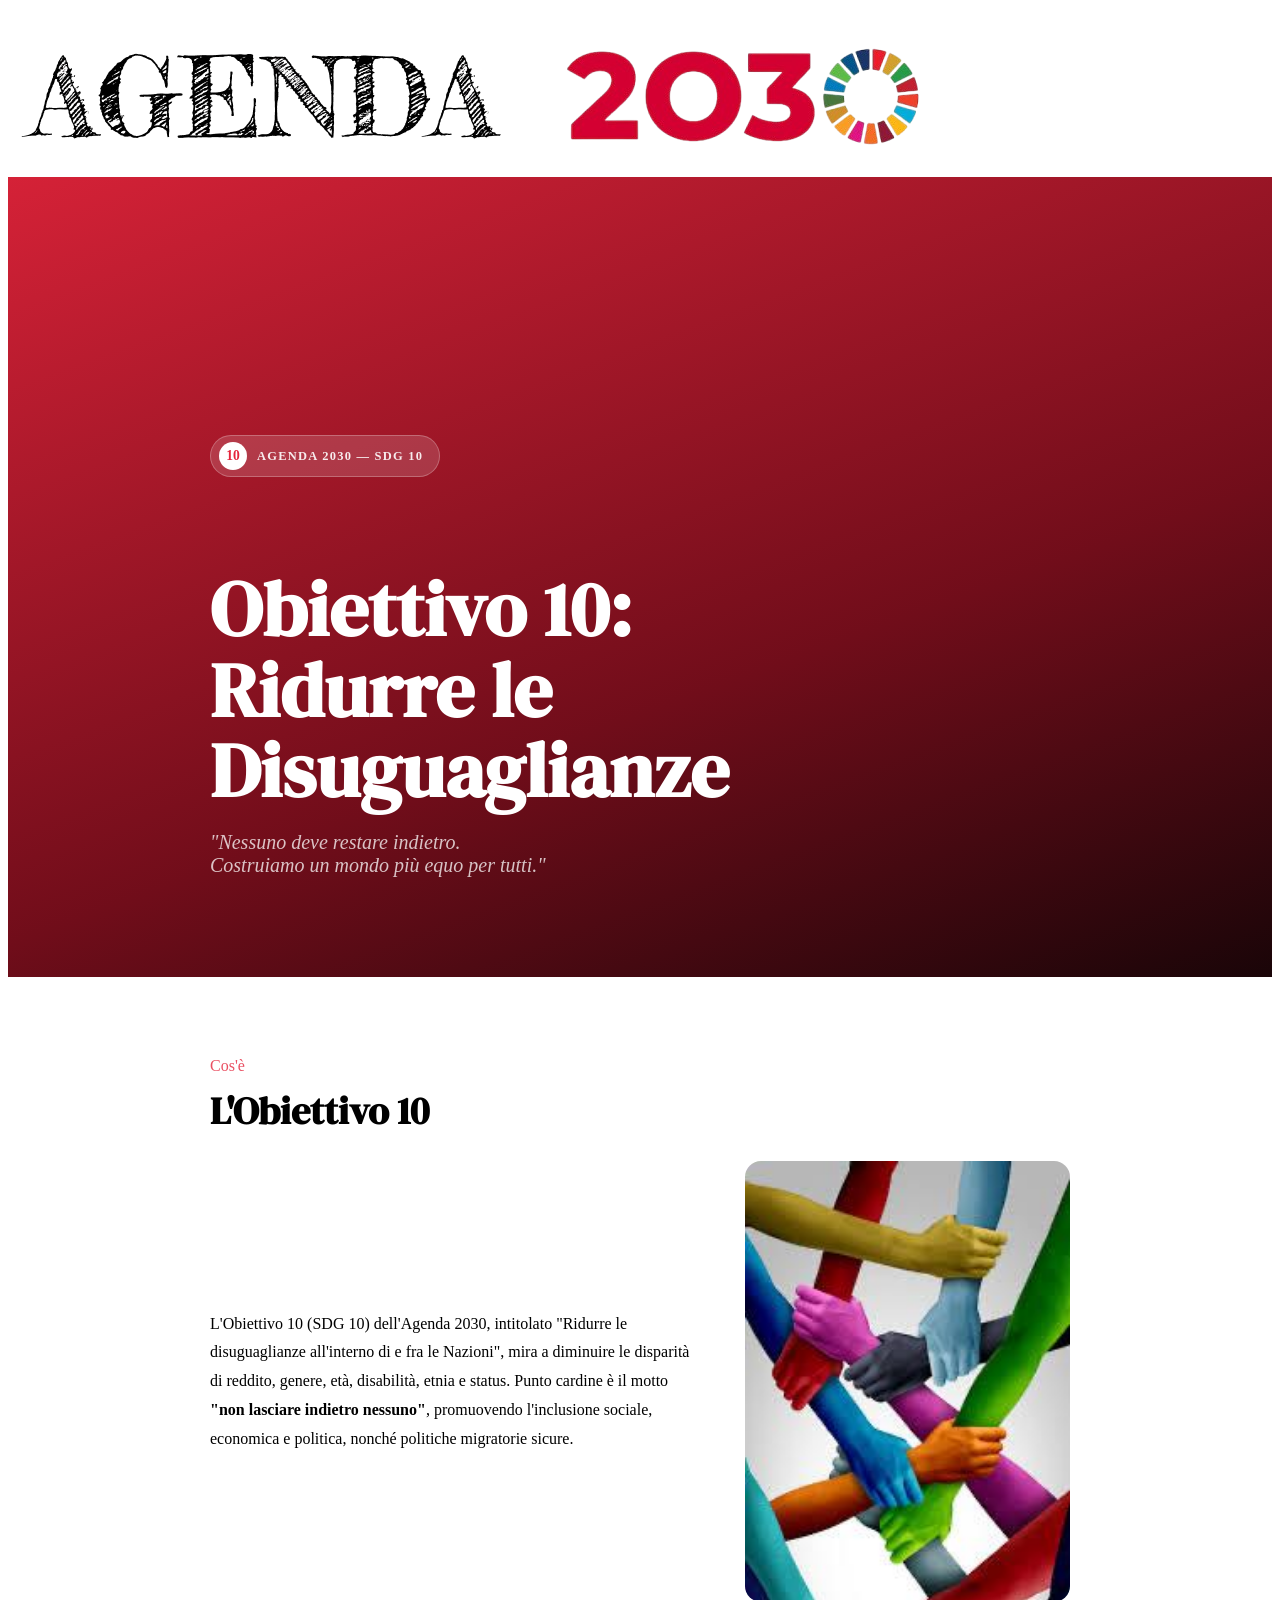
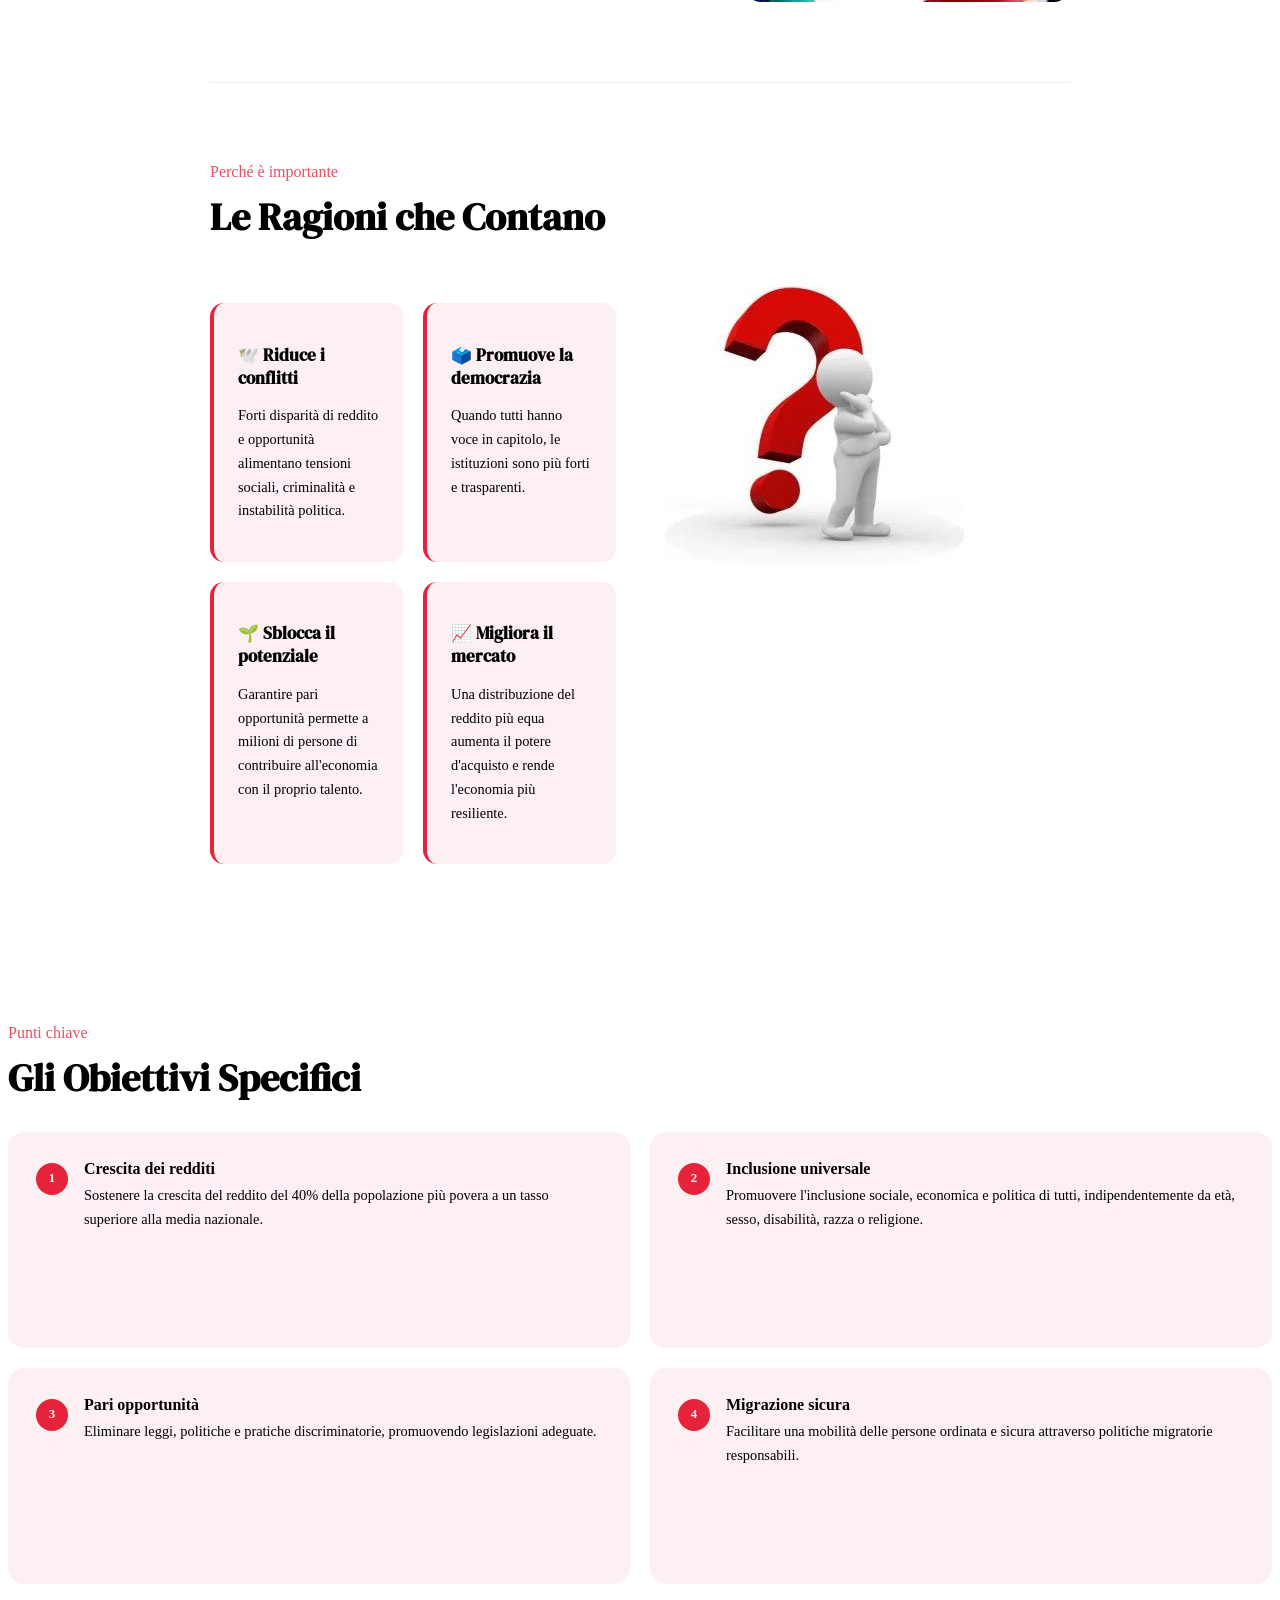
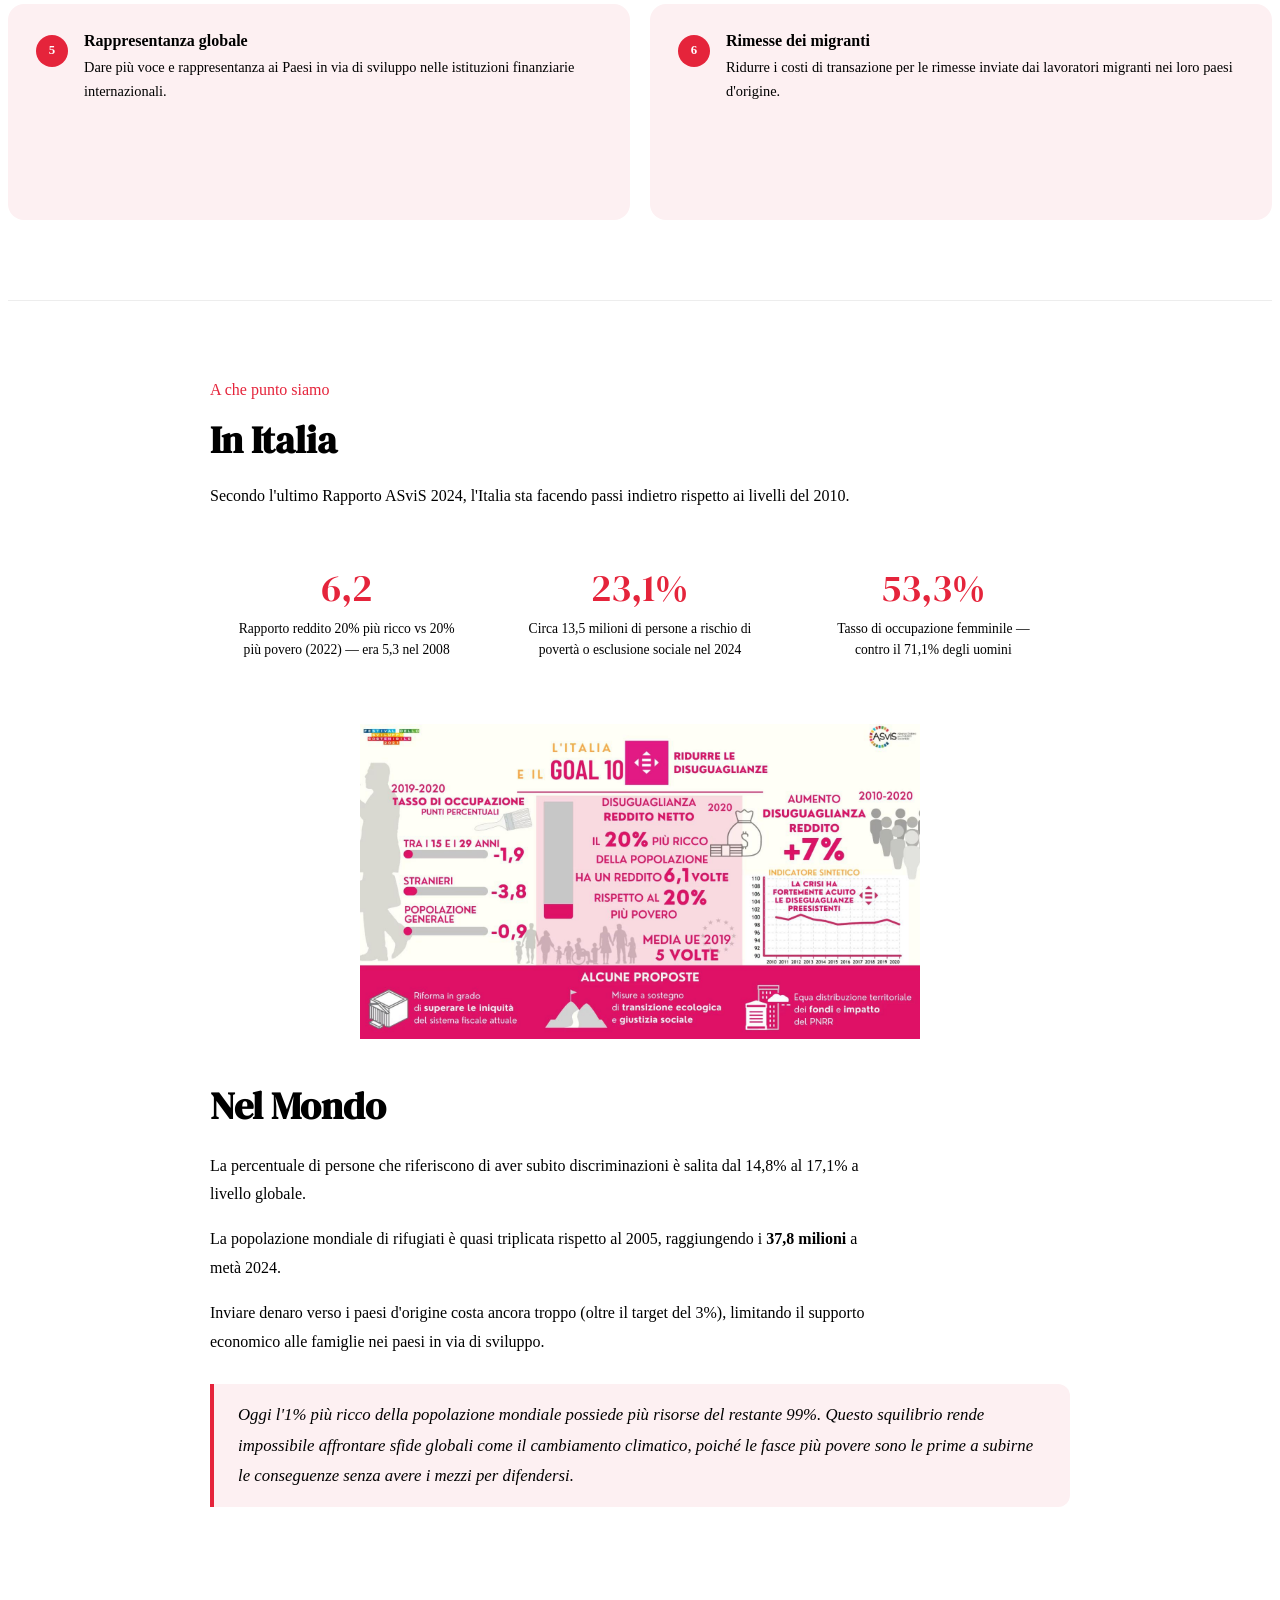
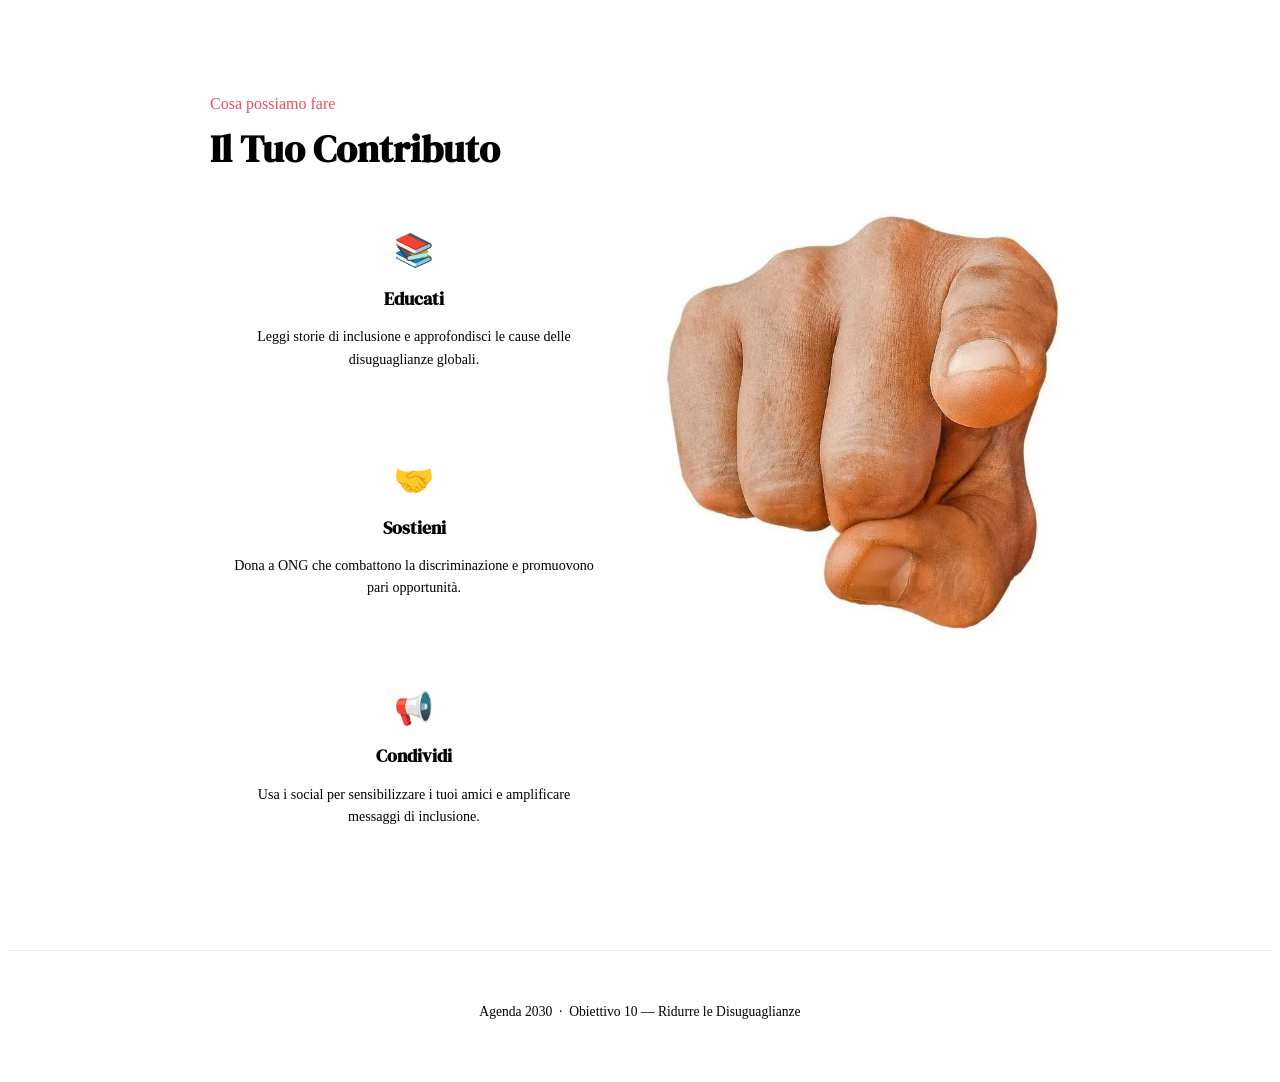
==== goal10.html @ 6cfb60d8 "Add files via upload" ====
<!DOCTYPE html>
<html lang="it">
<head>
  <meta charset="UTF-8" />
  <meta name="viewport" content="width=device-width, initial-scale=1.0"/>
  <title>Obiettivo 10 — Ridurre le Disuguaglianze</title>
  <link href="https://fonts.googleapis.com/css2?family=DM+Serif+Display&family=DM+Sans:wght@300;400;500;600&display=swap" rel="stylesheet"/>
  <link rel="stylesheet" href="style/style.css"/>
  <style>

    /* ── PAGE VARIABLES ── */
    :root {
      --goal-color: #e5243b;
      --goal-light: #fdf0f2;
    }

    /* ── NAV BACK LINK ── */
    .nav-back {
      display: flex;
      align-items: center;
      gap: 6px;
      font-size: 0.85rem;
      font-weight: 500;
      color: var(--text-secondary);
      text-decoration: none;
      transition: color 0.2s;
    }
    .nav-back:hover { color: var(--goal-color); }

    /* ── HERO ── */
    .goal-hero {
      padding-top: 80px;
      min-height: 80vh;
      display: flex;
      flex-direction: column;
      align-items: center;
      justify-content: flex-end;
      position: relative;
      overflow: hidden;
      background: #1a0508;
    }

    .goal-hero-bg {
      position: absolute;
      inset: 0;
      background: linear-gradient(160deg, #e5243b 0%, #7a0e1c 60%, #1a0508 100%);
      opacity: 0.92;
    }

    .goal-hero-content {
      position: relative;
      z-index: 2;
      max-width: 860px;
      width: 100%;
      padding: 0 40px 80px;
    }

    .goal-badge {
      display: inline-flex;
      align-items: center;
      gap: 10px;
      background: rgba(255,255,255,0.15);
      border: 1px solid rgba(255,255,255,0.25);
      border-radius: 99px;
      padding: 6px 16px 6px 8px;
      margin-bottom: 28px;
    }

    .goal-badge-num {
      width: 28px;
      height: 28px;
      background: white;
      color: var(--goal-color);
      border-radius: 50%;
      font-size: 0.85rem;
      font-weight: 700;
      display: flex;
      align-items: center;
      justify-content: center;
    }

    .goal-badge span {
      color: rgba(255,255,255,0.9);
      font-size: 0.78rem;
      font-weight: 600;
      letter-spacing: 0.1em;
      text-transform: uppercase;
    }

    .goal-hero-content h1 {
      font-family: 'DM Serif Display', serif;
      font-size: clamp(2.4rem, 6vw, 4.8rem);
      line-height: 1.05;
      color: white;
      margin-bottom: 20px;
    }

    .goal-hero-content .subtitle {
      font-size: clamp(1rem, 2vw, 1.25rem);
      color: rgba(255,255,255,0.75);
      font-weight: 300;
      font-style: italic;
      max-width: 600px;
    }

    /* ── PAGE WRAPPER ── */
    .page-content {
      max-width: 860px;
      margin: 0 auto;
      padding: 0 40px;
    }

    /* ── SECTIONS ── */
    .content-section {
      padding: 80px 0;
      border-bottom: 1px solid rgba(0,0,0,0.07);
    }

    .content-section:last-child { border-bottom: none; }

    .content-section .section-label {
      color: var(--goal-color);
      border-color: var(--goal-color);
      opacity: 0.8;
    }

    .content-section h2 {
      font-family: 'DM Serif Display', serif;
      font-size: clamp(1.7rem, 3.5vw, 2.4rem);
      line-height: 1.15;
      margin: 14px 0 24px;
      color: var(--text-primary);
    }

    .content-section p {
      font-size: 1rem;
      line-height: 1.8;
      color: var(--text-secondary);
      font-weight: 300;
      max-width: 680px;
    }

    /* ── IMAGE PLACEHOLDER ── */
    .img-placeholder {
      width: 100%;
      aspect-ratio: 16/7;
      background: var(--goal-light);
      border: 2px dashed rgba(229,36,59,0.25);
      border-radius: 16px;
      display: flex;
      flex-direction: column;
      align-items: center;
      justify-content: center;
      gap: 10px;
      margin: 36px 0;
      color: var(--goal-color);
      opacity: 0.7;
    }

    .img-placeholder .placeholder-icon { font-size: 2rem; }
    .img-placeholder p {
      font-size: 0.85rem;
      font-weight: 500;
      color: var(--goal-color);
      letter-spacing: 0.06em;
      text-transform: uppercase;
      max-width: none;
    }

    /* ── TWO-COL LAYOUT ── */
    .two-col {
      display: grid;
      grid-template-columns: 1fr 1fr;
      gap: 48px;
      align-items: start;
      margin-top: 32px;
    }

    /* ── WHY CARDS ── */
    .why-grid {
      display: grid;
      grid-template-columns: 1fr 1fr;
      gap: 20px;
      margin-top: 32px;
    }

    .why-card {
      background: var(--goal-light);
      border-radius: 14px;
      padding: 24px;
      border-left: 4px solid var(--goal-color);
    }

    .why-card h3 {
      font-family: 'DM Serif Display', serif;
      font-size: 1.05rem;
      margin-bottom: 10px;
      color: var(--text-primary);
    }

    .why-card p {
      font-size: 0.9rem;
      line-height: 1.65;
      color: var(--text-secondary);
      font-weight: 300;
    }

    /* ── KEY POINTS ── */
    .key-list {
      list-style: none;
      margin-top: 32px;
      display: flex;
      flex-direction: column;
      gap: 16px;
    }

    .key-list li {
  display: flex;
  gap: 16px;
  align-items: flex-start;
  padding: 16px 0;
  border-bottom: 1px solid rgba(0,0,0,0.06);
}

    .key-num {
  width: 32px;
  height: 32px;
  min-width: 32px;
  background: var(--goal-color);
  color: white;
  border-radius: 50%;
  font-size: 0.8rem;
  font-weight: 700;
  display: flex;
  align-items: center;
  justify-content: center;
  flex-shrink: 0;
  margin-top: 3px;
}

    .key-list li div strong {
      display: block;
      font-size: 0.95rem;
      font-weight: 600;
      color: var(--text-primary);
      margin-bottom: 4px;
    }

    .key-list li div span {
      font-size: 0.9rem;
      color: var(--text-secondary);
      font-weight: 300;
      line-height: 1.65;
    }

    /* ── STATS ── */
    .stats-section {
      background: var(--off-white);
      padding: 80px 0;
    }

    .stats-inner {
      max-width: 860px;
      margin: 0 auto;
      padding: 0 40px;
    }

    .stats-grid {
      display: grid;
      grid-template-columns: repeat(3, 1fr);
      gap: 20px;
      margin-top: 32px;
    }

    .stat-card {
      background: white;
      border-radius: 14px;
      padding: 28px 24px;
      box-shadow: var(--shadow-card);
      text-align: center;
    }

    .stat-num {
      font-family: 'DM Serif Display', serif;
      font-size: 2.4rem;
      color: var(--goal-color);
      line-height: 1;
      margin-bottom: 10px;
    }

    .stat-label {
      font-size: 0.85rem;
      color: var(--text-secondary);
      font-weight: 300;
      line-height: 1.55;
    }

    .world-text {
      margin-top: 40px;
    }

    .world-text p {
      font-size: 1rem;
      line-height: 1.8;
      color: var(--text-secondary);
      font-weight: 300;
      margin-bottom: 14px;
      max-width: 680px;
    }

    .highlight-quote {
      border-left: 4px solid var(--goal-color);
      padding: 16px 24px;
      margin: 28px 0;
      background: var(--goal-light);
      border-radius: 0 12px 12px 0;
    }

    .highlight-quote p {
      font-size: 1.05rem;
      font-style: italic;
      color: var(--text-primary);
      font-weight: 400;
      margin: 0;
      max-width: none;
    }

    .goal-inline-image {
      width: 100%;
      max-width: 560px;
      height: auto;
      display: block;
      margin: 36px auto 0;
      border-radius: 0;
    }

    .key-grid {
      display: grid;
      grid-template-columns: 1fr 1fr;
      gap: 20px;
      margin-top: 32px;
    }

    .key-card {
      background: var(--goal-light);
      border-radius: 16px;
      padding: 28px;
      display: flex;
      gap: 16px;
      align-items: flex-start;
      min-height: 160px;
    }

    .key-card strong {
      display: block;
      font-size: 1rem;
      font-weight: 600;
      color: var(--text-primary);
      margin-bottom: 6px;
    }

    .key-card span {
      font-size: 0.9rem;
      color: var(--text-secondary);
      font-weight: 300;
      line-height: 1.65;
    }

    /* ── ACTION CARDS ── */
    .action-layout {
      display: grid;
      grid-template-columns: minmax(0, 1fr) minmax(280px, 420px);
      gap: 32px;
      align-items: start;
      margin-top: 32px;
    }

    .action-grid {
      display: grid;
      grid-template-columns: 1fr;
      gap: 20px;
    }

    .action-card {
      background: white;
      border-radius: 14px;
      padding: 28px 24px;
      box-shadow: var(--shadow-card);
      text-align: center;
      transition: transform 0.3s ease, box-shadow 0.3s ease;
    }

    .action-card:hover {
      transform: translateY(-4px);
      box-shadow: 0 16px 40px rgba(0,0,0,0.12);
    }

    .action-icon {
      font-size: 2rem;
      margin-bottom: 14px;
      display: block;
    }

    .action-card h3 {
      font-family: 'DM Serif Display', serif;
      font-size: 1.1rem;
      margin-bottom: 10px;
      color: var(--text-primary);
    }

    .action-card p {
      font-size: 0.88rem;
      color: var(--text-secondary);
      font-weight: 300;
      line-height: 1.6;
      max-width: none;
    }

    .action-image {
      width: 100%;
      height: auto;
      max-height: 520px;
      object-fit: contain;
      border-radius: 0;
      display: block;
    }

    /* ── FOOTER ── */
    .goal-footer {
      text-align: center;
      padding: 40px 24px;
      border-top: 1px solid rgba(0,0,0,0.07);
      color: var(--text-secondary);
      font-size: 0.85rem;
      font-weight: 300;
    }

    /* ── RESPONSIVE ── */
    @media (max-width: 680px) {
      .page-content { padding: 0 20px; }
      .stats-inner  { padding: 0 20px; }
      .two-col      { grid-template-columns: 1fr; }
      .why-grid     { grid-template-columns: 1fr; }
      .key-grid     { grid-template-columns: 1fr; }
      .stats-grid   { grid-template-columns: 1fr 1fr; }
      .action-layout { grid-template-columns: 1fr; }
    }
  </style>
</head>
<body>

  <!-- NAV -->
  <nav>
    <a href="Index.html" class="nav-logo">
      <img src="logoAgenda2030-removebg-preview.png" alt="logo" class="nav-icon">

    </a>
  </nav>


  <!-- HERO -->
  <section class="goal-hero">
    <div class="goal-hero-bg"></div>
    <div class="goal-hero-content">
      <div class="goal-badge">
        <div class="goal-badge-num">10</div>
        <span>Agenda 2030 — SDG 10</span>
      </div>
      <h1>Obiettivo 10:<br>Ridurre le<br>Disuguaglianze</h1>
      <p class="subtitle">"Nessuno deve restare indietro.<br>Costruiamo un mondo più equo per tutti."</p>
    </div>
  </section>


  <!-- INTRO -->
  <div class="page-content">
    <section class="content-section">
  <span class="section-label">Cos'è</span>
  <h2>L'Obiettivo 10</h2>

  <div style="display:grid; grid-template-columns:1.5fr 1fr; gap:48px; align-items:center; margin-top:28px;">
    <p>
      L'Obiettivo 10 (SDG 10) dell'Agenda 2030, intitolato "Ridurre le disuguaglianze all'interno di
      e fra le Nazioni", mira a diminuire le disparità di reddito, genere, età, disabilità, etnia e
      status. Punto cardine è il motto <strong>"non lasciare indietro nessuno"</strong>, promuovendo
      l'inclusione sociale, economica e politica, nonché politiche migratorie sicure.
    </p>
    <img src="image1goal10.jpeg" alt="Obiettivo 10" style="width:100%; border-radius:16px; display:block;">
  </div>
</section>


    <!-- PERCHÉ È IMPORTANTE -->
    <section class="content-section">
      <span class="section-label">Perché è importante</span>
      <h2>Le Ragioni che Contano</h2>

      <div class="two-col">
        <div>
          <div class="why-grid">
            <div class="why-card">
              <h3>🕊️ Riduce i conflitti</h3>
              <p>Forti disparità di reddito e opportunità alimentano tensioni sociali, criminalità e instabilità politica.</p>
            </div>
            <div class="why-card">
              <h3>🗳️ Promuove la democrazia</h3>
              <p>Quando tutti hanno voce in capitolo, le istituzioni sono più forti e trasparenti.</p>
            </div>
            <div class="why-card">
              <h3>🌱 Sblocca il potenziale</h3>
              <p>Garantire pari opportunità permette a milioni di persone di contribuire all'economia con il proprio talento.</p>
            </div>
            <div class="why-card">
              <h3>📈 Migliora il mercato</h3>
              <p>Una distribuzione del reddito più equa aumenta il potere d'acquisto e rende l'economia più resiliente.</p>
            </div>
          </div>
        </div>

        <!-- ╔══════════════════════════════╗
             ║  SWAP: inserisci immagine 2  ║
             ╚══════════════════════════════╝ -->
    
          <img src="image2goal10.jpeg" alt="">
        </div>
      </div>
    </section>


    <!-- PUNTI CHIAVE -->
<section class="content-section">
  <span class="section-label">Punti chiave</span>
  <h2>Gli Obiettivi Specifici</h2>
  <div class="key-grid">

    <div class="key-card">
      <div class="key-num">1</div>
      <div>
        <strong>Crescita dei redditi</strong>
        <span>Sostenere la crescita del reddito del 40% della popolazione più povera a un tasso superiore alla media nazionale.</span>
      </div>
    </div>

    <div class="key-card">
      <div class="key-num">2</div>
      <div>
        <strong>Inclusione universale</strong>
        <span>Promuovere l'inclusione sociale, economica e politica di tutti, indipendentemente da età, sesso, disabilità, razza o religione.</span>
      </div>
    </div>

    <div class="key-card">
      <div class="key-num">3</div>
      <div>
        <strong>Pari opportunità</strong>
        <span>Eliminare leggi, politiche e pratiche discriminatorie, promuovendo legislazioni adeguate.</span>
      </div>
    </div>

    <div class="key-card">
      <div class="key-num">4</div>
      <div>
        <strong>Migrazione sicura</strong>
        <span>Facilitare una mobilità delle persone ordinata e sicura attraverso politiche migratorie responsabili.</span>
      </div>
    </div>

    <div class="key-card">
      <div class="key-num">5</div>
      <div>
        <strong>Rappresentanza globale</strong>
        <span>Dare più voce e rappresentanza ai Paesi in via di sviluppo nelle istituzioni finanziarie internazionali.</span>
      </div>
    </div>

    <div class="key-card">
      <div class="key-num">6</div>
      <div>
        <strong>Rimesse dei migranti</strong>
        <span>Ridurre i costi di transazione per le rimesse inviate dai lavoratori migranti nei loro paesi d'origine.</span>
      </div>
    </div>

  </div>
</section>


  <!-- A CHE PUNTO SIAMO — stats su sfondo grigio -->
  <section class="stats-section">
    <div class="stats-inner">
      <span class="section-label" style="color:var(--goal-color); border-color:var(--goal-color);">A che punto siamo</span>
      <h2 style="font-family:'DM Serif Display',serif; font-size:clamp(1.7rem,3.5vw,2.4rem); margin:14px 0 8px;">In Italia</h2>
      <p style="font-size:1rem; color:var(--text-secondary); font-weight:300; line-height:1.7; margin-bottom:0;">
        Secondo l'ultimo Rapporto ASviS 2024, l'Italia sta facendo passi indietro rispetto ai livelli del 2010.
      </p>

      <div class="stats-grid">
        <div class="stat-card">
          <div class="stat-num">6,2</div>
          <div class="stat-label">Rapporto reddito 20% più ricco vs 20% più povero (2022) — era 5,3 nel 2008</div>
        </div>
        <div class="stat-card">
          <div class="stat-num">23,1%</div>
          <div class="stat-label">Circa 13,5 milioni di persone a rischio di povertà o esclusione sociale nel 2024</div>
        </div>
        <div class="stat-card">
          <div class="stat-num">53,3%</div>
          <div class="stat-label">Tasso di occupazione femminile — contro il 71,1% degli uomini</div>
        </div>
      </div>

      <!-- ╔══════════════════════════════╗
           ║  SWAP: inserisci immagine 3  ║
           ╚══════════════════════════════╝ -->
        <img src="image3goal10.jpeg" alt="Situazione delle disuguaglianze in Italia" class="goal-inline-image">

      <div class="world-text">
        <h2 style="font-family:'DM Serif Display',serif; font-size:clamp(1.7rem,3.5vw,2.4rem); margin-bottom:20px;">Nel Mondo</h2>
        <p>La percentuale di persone che riferiscono di aver subito discriminazioni è salita dal 14,8% al 17,1% a livello globale.</p>
        <p>La popolazione mondiale di rifugiati è quasi triplicata rispetto al 2005, raggiungendo i <strong>37,8 milioni</strong> a metà 2024.</p>
        <p>Inviare denaro verso i paesi d'origine costa ancora troppo (oltre il target del 3%), limitando il supporto economico alle famiglie nei paesi in via di sviluppo.</p>

        <div class="highlight-quote">
          <p>Oggi l'1% più ricco della popolazione mondiale possiede più risorse del restante 99%. Questo squilibrio rende impossibile affrontare sfide globali come il cambiamento climatico, poiché le fasce più povere sono le prime a subirne le conseguenze senza avere i mezzi per difendersi.</p>
        </div>
      </div>
    </div>
  </section>


  <!-- COSA POSSIAMO FARE -->
  <div class="page-content">
    <section class="content-section">
      <span class="section-label">Cosa possiamo fare</span>
      <h2>Il Tuo Contributo</h2>

      <div class="action-layout">
        <div class="action-grid">
        <div class="action-card">
          <span class="action-icon">📚</span>
          <h3>Educati</h3>
          <p>Leggi storie di inclusione e approfondisci le cause delle disuguaglianze globali.</p>
        </div>
        <div class="action-card">
          <span class="action-icon">🤝</span>
          <h3>Sostieni</h3>
          <p>Dona a ONG che combattono la discriminazione e promuovono pari opportunità.</p>
        </div>
        <div class="action-card">
          <span class="action-icon">📢</span>
          <h3>Condividi</h3>
          <p>Usa i social per sensibilizzare i tuoi amici e amplificare messaggi di inclusione.</p>
        </div>
      </div>

      <!-- ╔══════════════════════════════╗
           ║  SWAP: inserisci immagine 4  ║
           ╚══════════════════════════════╝ -->
        <img src="image4goal10.jpeg" alt="Azioni per ridurre le disuguaglianze" class="action-image">
      </div>
    </section>
  </div>


  <!-- FOOTER -->
  <footer class="goal-footer">
    <p>Agenda 2030 &nbsp;·&nbsp; Obiettivo 10 — Ridurre le Disuguaglianze</p>
  </footer>

</body>
</html>
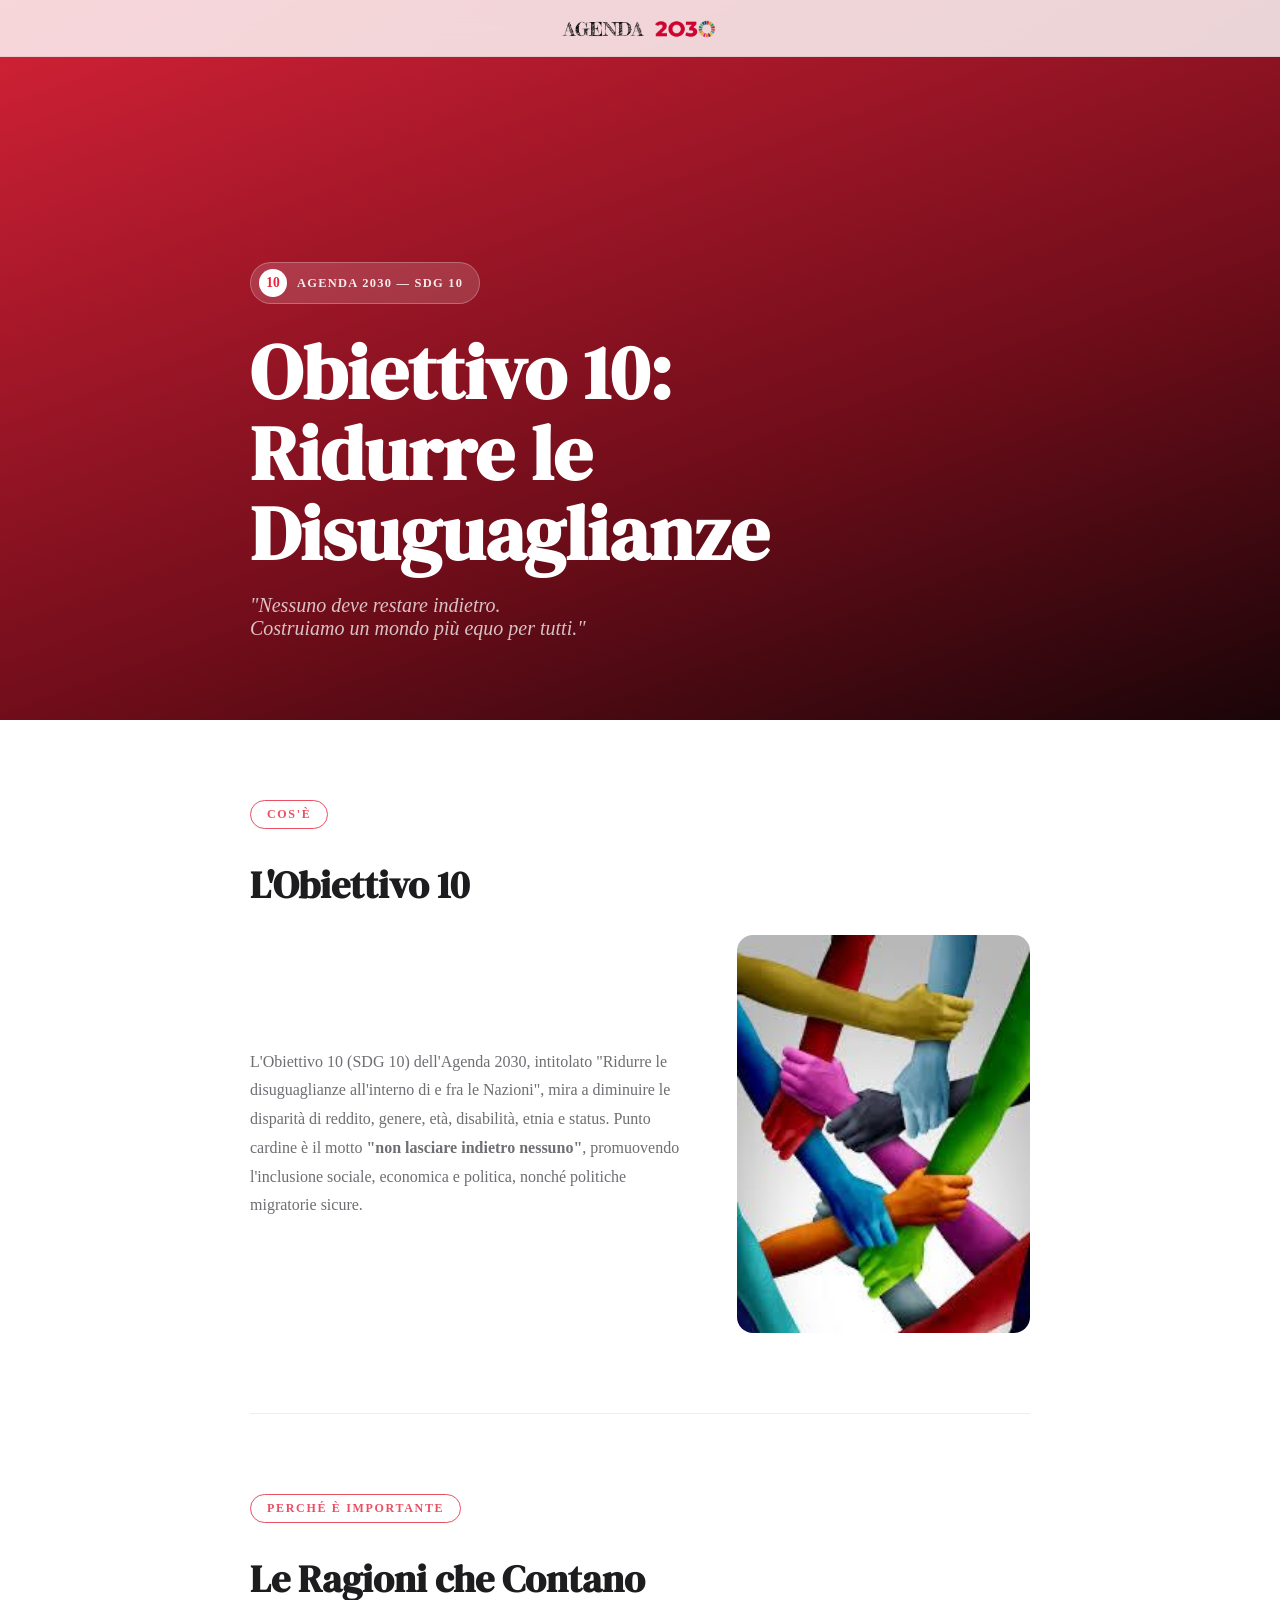
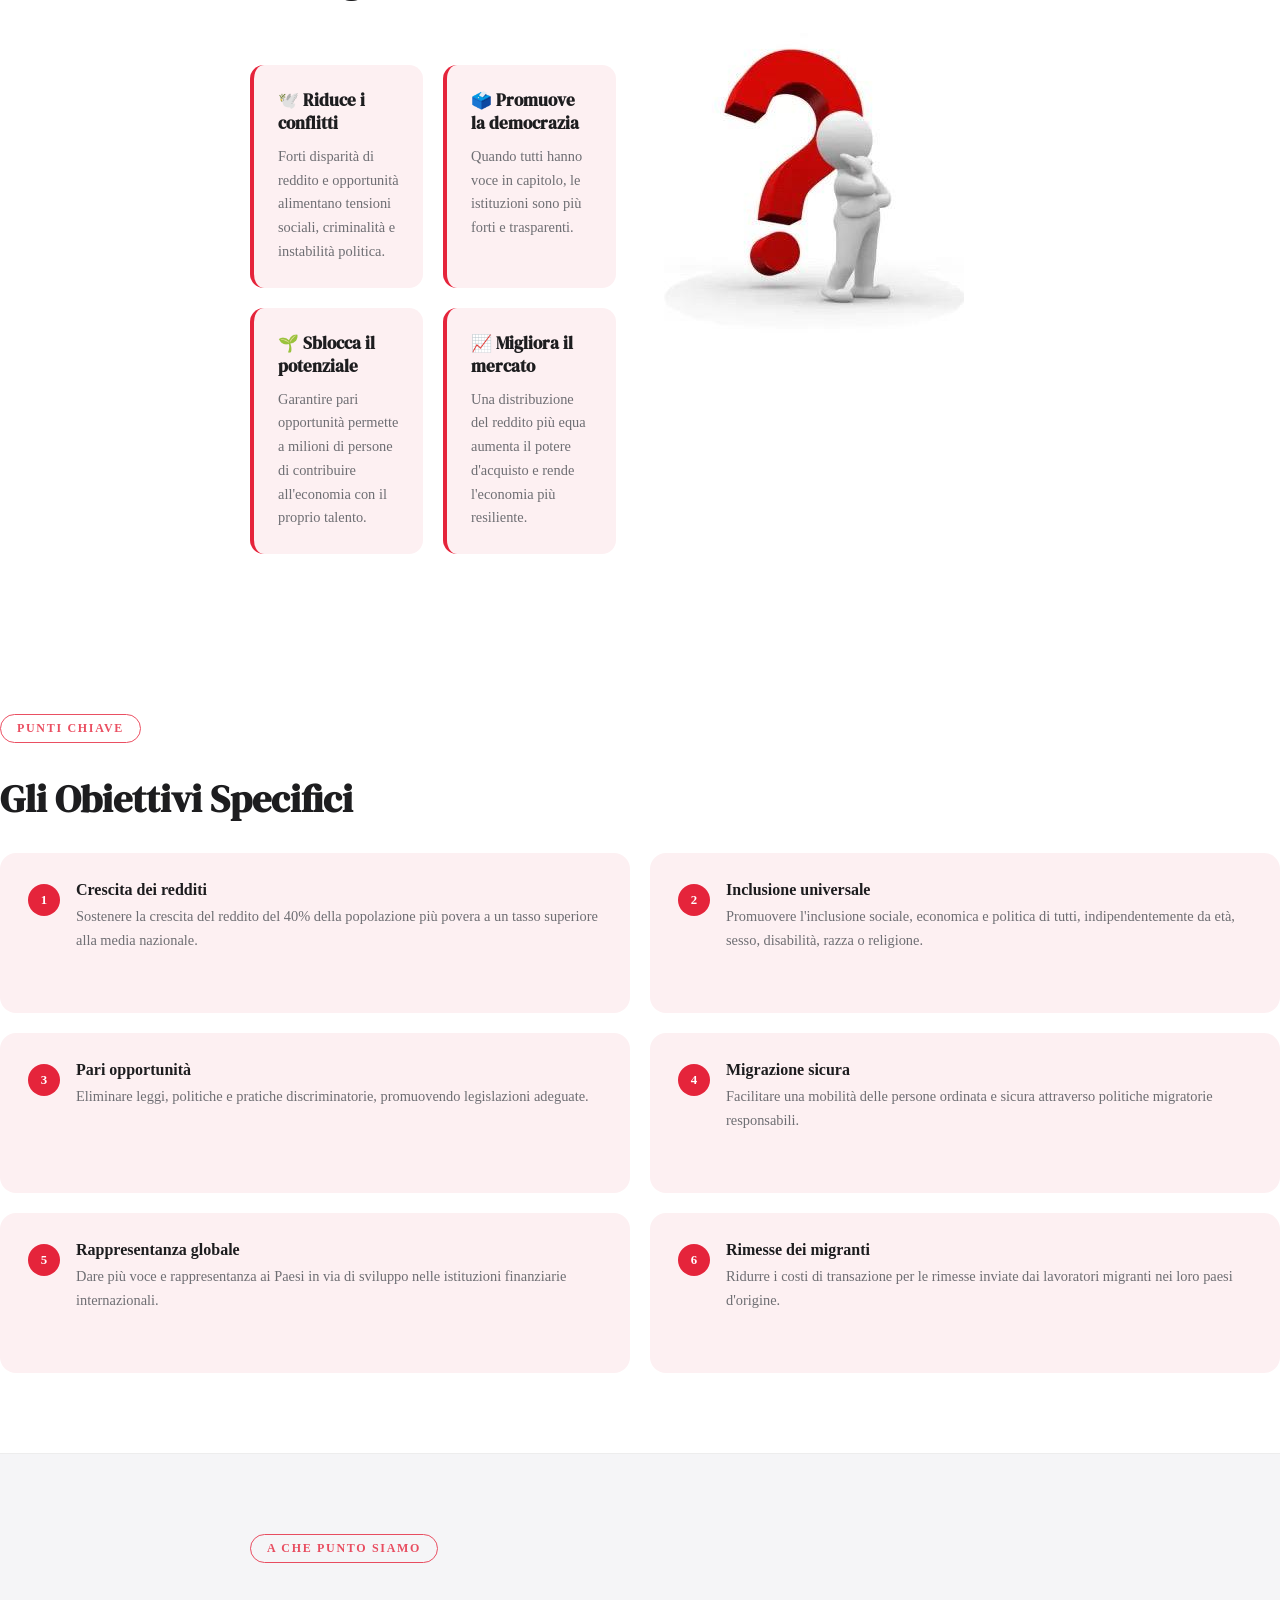
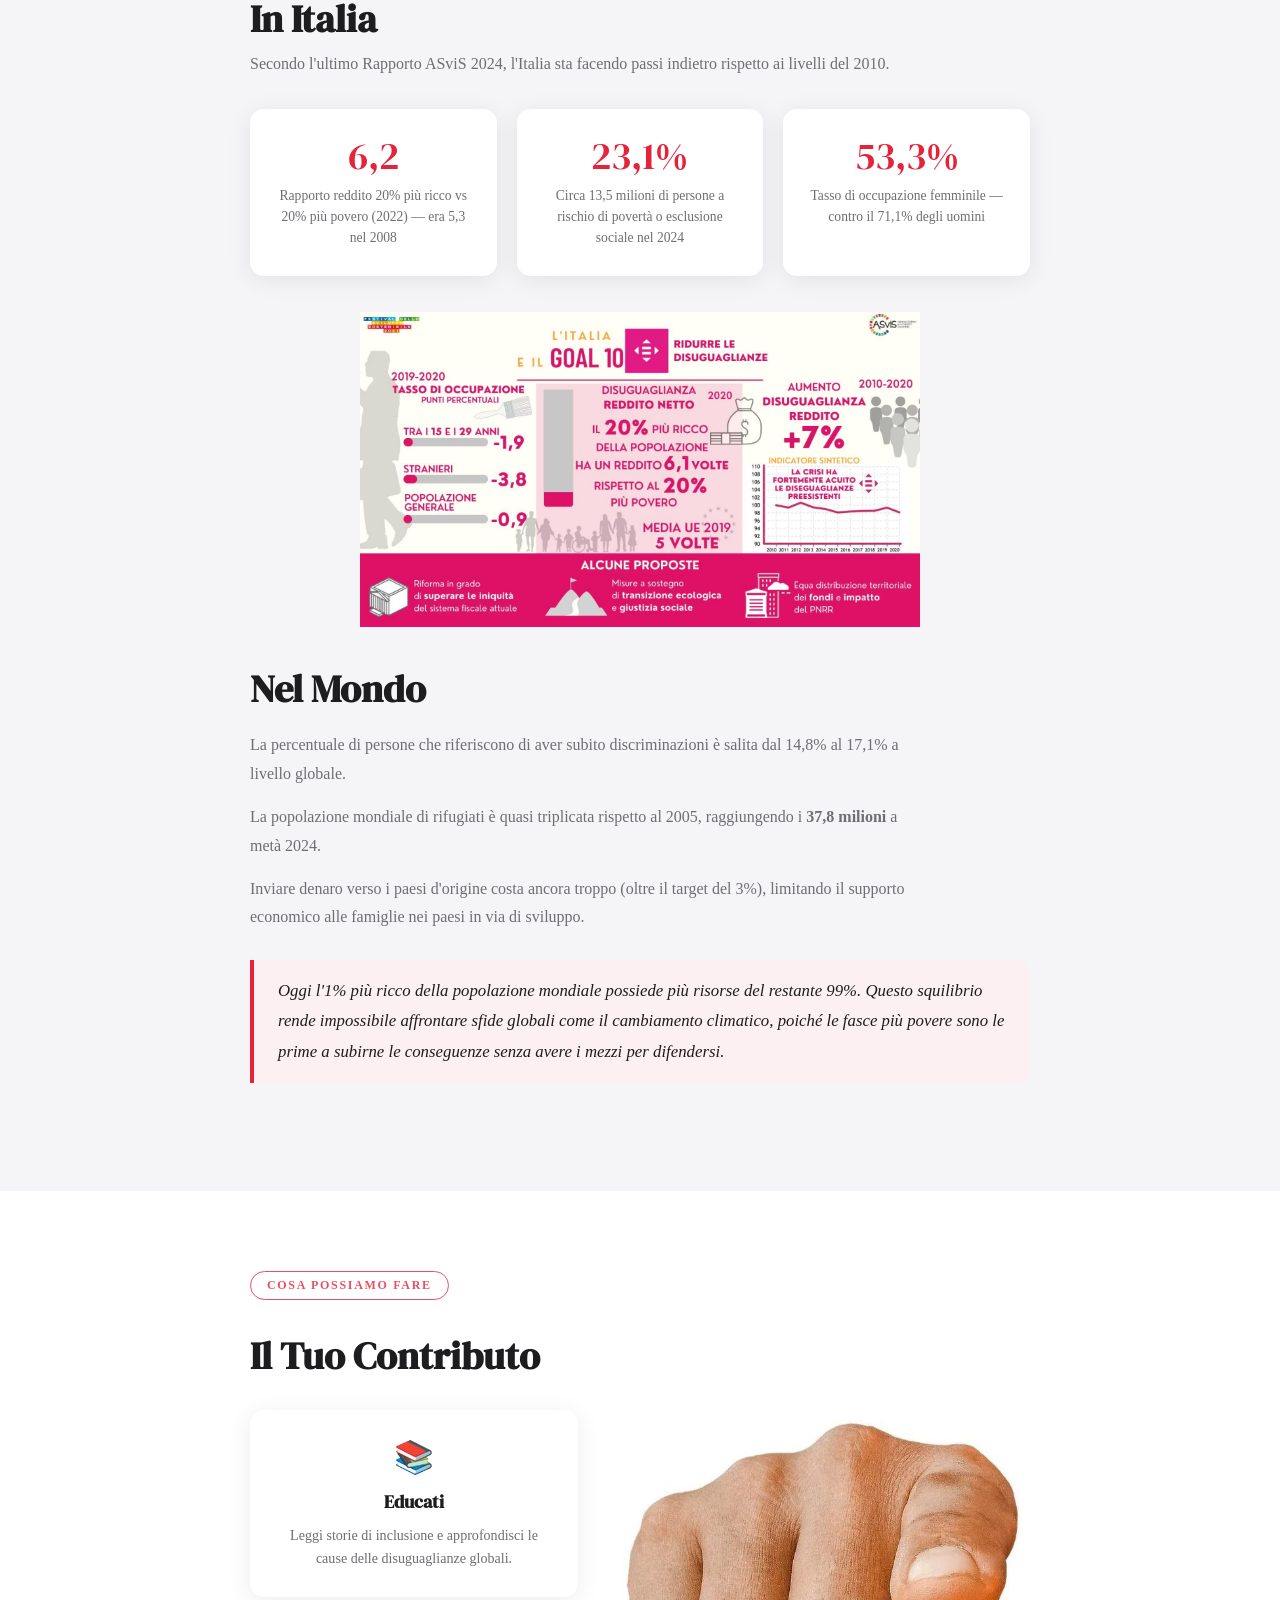
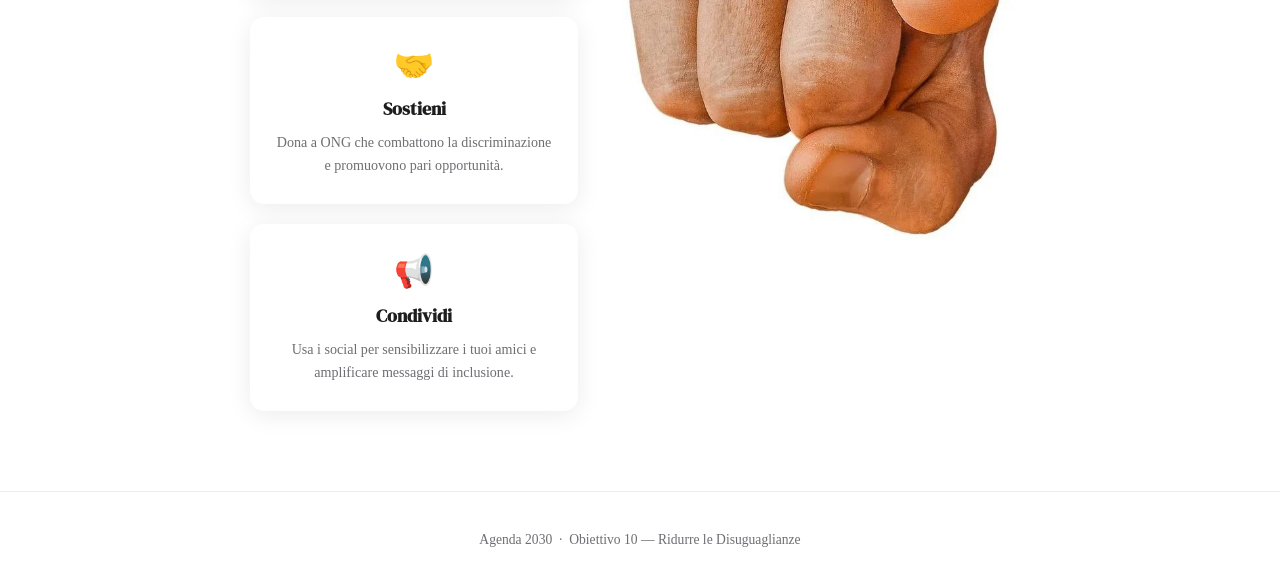
==== commit 5ab90704: "I cleaned the css from the html pages" ====
--- a/goal10.html
+++ b/goal10.html
@@ -6,446 +6,7 @@
   <title>Obiettivo 10 — Ridurre le Disuguaglianze</title>
   <link href="https://fonts.googleapis.com/css2?family=DM+Serif+Display&family=DM+Sans:wght@300;400;500;600&display=swap" rel="stylesheet"/>
   <link rel="stylesheet" href="style/style.css"/>
-  <style>
-
-    /* ── PAGE VARIABLES ── */
-    :root {
-      --goal-color: #e5243b;
-      --goal-light: #fdf0f2;
-    }
-
-    /* ── NAV BACK LINK ── */
-    .nav-back {
-      display: flex;
-      align-items: center;
-      gap: 6px;
-      font-size: 0.85rem;
-      font-weight: 500;
-      color: var(--text-secondary);
-      text-decoration: none;
-      transition: color 0.2s;
-    }
-    .nav-back:hover { color: var(--goal-color); }
-
-    /* ── HERO ── */
-    .goal-hero {
-      padding-top: 80px;
-      min-height: 80vh;
-      display: flex;
-      flex-direction: column;
-      align-items: center;
-      justify-content: flex-end;
-      position: relative;
-      overflow: hidden;
-      background: #1a0508;
-    }
-
-    .goal-hero-bg {
-      position: absolute;
-      inset: 0;
-      background: linear-gradient(160deg, #e5243b 0%, #7a0e1c 60%, #1a0508 100%);
-      opacity: 0.92;
-    }
-
-    .goal-hero-content {
-      position: relative;
-      z-index: 2;
-      max-width: 860px;
-      width: 100%;
-      padding: 0 40px 80px;
-    }
-
-    .goal-badge {
-      display: inline-flex;
-      align-items: center;
-      gap: 10px;
-      background: rgba(255,255,255,0.15);
-      border: 1px solid rgba(255,255,255,0.25);
-      border-radius: 99px;
-      padding: 6px 16px 6px 8px;
-      margin-bottom: 28px;
-    }
-
-    .goal-badge-num {
-      width: 28px;
-      height: 28px;
-      background: white;
-      color: var(--goal-color);
-      border-radius: 50%;
-      font-size: 0.85rem;
-      font-weight: 700;
-      display: flex;
-      align-items: center;
-      justify-content: center;
-    }
-
-    .goal-badge span {
-      color: rgba(255,255,255,0.9);
-      font-size: 0.78rem;
-      font-weight: 600;
-      letter-spacing: 0.1em;
-      text-transform: uppercase;
-    }
-
-    .goal-hero-content h1 {
-      font-family: 'DM Serif Display', serif;
-      font-size: clamp(2.4rem, 6vw, 4.8rem);
-      line-height: 1.05;
-      color: white;
-      margin-bottom: 20px;
-    }
-
-    .goal-hero-content .subtitle {
-      font-size: clamp(1rem, 2vw, 1.25rem);
-      color: rgba(255,255,255,0.75);
-      font-weight: 300;
-      font-style: italic;
-      max-width: 600px;
-    }
-
-    /* ── PAGE WRAPPER ── */
-    .page-content {
-      max-width: 860px;
-      margin: 0 auto;
-      padding: 0 40px;
-    }
-
-    /* ── SECTIONS ── */
-    .content-section {
-      padding: 80px 0;
-      border-bottom: 1px solid rgba(0,0,0,0.07);
-    }
-
-    .content-section:last-child { border-bottom: none; }
-
-    .content-section .section-label {
-      color: var(--goal-color);
-      border-color: var(--goal-color);
-      opacity: 0.8;
-    }
-
-    .content-section h2 {
-      font-family: 'DM Serif Display', serif;
-      font-size: clamp(1.7rem, 3.5vw, 2.4rem);
-      line-height: 1.15;
-      margin: 14px 0 24px;
-      color: var(--text-primary);
-    }
-
-    .content-section p {
-      font-size: 1rem;
-      line-height: 1.8;
-      color: var(--text-secondary);
-      font-weight: 300;
-      max-width: 680px;
-    }
-
-    /* ── IMAGE PLACEHOLDER ── */
-    .img-placeholder {
-      width: 100%;
-      aspect-ratio: 16/7;
-      background: var(--goal-light);
-      border: 2px dashed rgba(229,36,59,0.25);
-      border-radius: 16px;
-      display: flex;
-      flex-direction: column;
-      align-items: center;
-      justify-content: center;
-      gap: 10px;
-      margin: 36px 0;
-      color: var(--goal-color);
-      opacity: 0.7;
-    }
-
-    .img-placeholder .placeholder-icon { font-size: 2rem; }
-    .img-placeholder p {
-      font-size: 0.85rem;
-      font-weight: 500;
-      color: var(--goal-color);
-      letter-spacing: 0.06em;
-      text-transform: uppercase;
-      max-width: none;
-    }
-
-    /* ── TWO-COL LAYOUT ── */
-    .two-col {
-      display: grid;
-      grid-template-columns: 1fr 1fr;
-      gap: 48px;
-      align-items: start;
-      margin-top: 32px;
-    }
-
-    /* ── WHY CARDS ── */
-    .why-grid {
-      display: grid;
-      grid-template-columns: 1fr 1fr;
-      gap: 20px;
-      margin-top: 32px;
-    }
-
-    .why-card {
-      background: var(--goal-light);
-      border-radius: 14px;
-      padding: 24px;
-      border-left: 4px solid var(--goal-color);
-    }
-
-    .why-card h3 {
-      font-family: 'DM Serif Display', serif;
-      font-size: 1.05rem;
-      margin-bottom: 10px;
-      color: var(--text-primary);
-    }
-
-    .why-card p {
-      font-size: 0.9rem;
-      line-height: 1.65;
-      color: var(--text-secondary);
-      font-weight: 300;
-    }
-
-    /* ── KEY POINTS ── */
-    .key-list {
-      list-style: none;
-      margin-top: 32px;
-      display: flex;
-      flex-direction: column;
-      gap: 16px;
-    }
-
-    .key-list li {
-  display: flex;
-  gap: 16px;
-  align-items: flex-start;
-  padding: 16px 0;
-  border-bottom: 1px solid rgba(0,0,0,0.06);
-}
-
-    .key-num {
-  width: 32px;
-  height: 32px;
-  min-width: 32px;
-  background: var(--goal-color);
-  color: white;
-  border-radius: 50%;
-  font-size: 0.8rem;
-  font-weight: 700;
-  display: flex;
-  align-items: center;
-  justify-content: center;
-  flex-shrink: 0;
-  margin-top: 3px;
-}
-
-    .key-list li div strong {
-      display: block;
-      font-size: 0.95rem;
-      font-weight: 600;
-      color: var(--text-primary);
-      margin-bottom: 4px;
-    }
-
-    .key-list li div span {
-      font-size: 0.9rem;
-      color: var(--text-secondary);
-      font-weight: 300;
-      line-height: 1.65;
-    }
-
-    /* ── STATS ── */
-    .stats-section {
-      background: var(--off-white);
-      padding: 80px 0;
-    }
-
-    .stats-inner {
-      max-width: 860px;
-      margin: 0 auto;
-      padding: 0 40px;
-    }
-
-    .stats-grid {
-      display: grid;
-      grid-template-columns: repeat(3, 1fr);
-      gap: 20px;
-      margin-top: 32px;
-    }
-
-    .stat-card {
-      background: white;
-      border-radius: 14px;
-      padding: 28px 24px;
-      box-shadow: var(--shadow-card);
-      text-align: center;
-    }
-
-    .stat-num {
-      font-family: 'DM Serif Display', serif;
-      font-size: 2.4rem;
-      color: var(--goal-color);
-      line-height: 1;
-      margin-bottom: 10px;
-    }
-
-    .stat-label {
-      font-size: 0.85rem;
-      color: var(--text-secondary);
-      font-weight: 300;
-      line-height: 1.55;
-    }
-
-    .world-text {
-      margin-top: 40px;
-    }
-
-    .world-text p {
-      font-size: 1rem;
-      line-height: 1.8;
-      color: var(--text-secondary);
-      font-weight: 300;
-      margin-bottom: 14px;
-      max-width: 680px;
-    }
-
-    .highlight-quote {
-      border-left: 4px solid var(--goal-color);
-      padding: 16px 24px;
-      margin: 28px 0;
-      background: var(--goal-light);
-      border-radius: 0 12px 12px 0;
-    }
-
-    .highlight-quote p {
-      font-size: 1.05rem;
-      font-style: italic;
-      color: var(--text-primary);
-      font-weight: 400;
-      margin: 0;
-      max-width: none;
-    }
-
-    .goal-inline-image {
-      width: 100%;
-      max-width: 560px;
-      height: auto;
-      display: block;
-      margin: 36px auto 0;
-      border-radius: 0;
-    }
-
-    .key-grid {
-      display: grid;
-      grid-template-columns: 1fr 1fr;
-      gap: 20px;
-      margin-top: 32px;
-    }
-
-    .key-card {
-      background: var(--goal-light);
-      border-radius: 16px;
-      padding: 28px;
-      display: flex;
-      gap: 16px;
-      align-items: flex-start;
-      min-height: 160px;
-    }
-
-    .key-card strong {
-      display: block;
-      font-size: 1rem;
-      font-weight: 600;
-      color: var(--text-primary);
-      margin-bottom: 6px;
-    }
-
-    .key-card span {
-      font-size: 0.9rem;
-      color: var(--text-secondary);
-      font-weight: 300;
-      line-height: 1.65;
-    }
-
-    /* ── ACTION CARDS ── */
-    .action-layout {
-      display: grid;
-      grid-template-columns: minmax(0, 1fr) minmax(280px, 420px);
-      gap: 32px;
-      align-items: start;
-      margin-top: 32px;
-    }
-
-    .action-grid {
-      display: grid;
-      grid-template-columns: 1fr;
-      gap: 20px;
-    }
-
-    .action-card {
-      background: white;
-      border-radius: 14px;
-      padding: 28px 24px;
-      box-shadow: var(--shadow-card);
-      text-align: center;
-      transition: transform 0.3s ease, box-shadow 0.3s ease;
-    }
-
-    .action-card:hover {
-      transform: translateY(-4px);
-      box-shadow: 0 16px 40px rgba(0,0,0,0.12);
-    }
-
-    .action-icon {
-      font-size: 2rem;
-      margin-bottom: 14px;
-      display: block;
-    }
-
-    .action-card h3 {
-      font-family: 'DM Serif Display', serif;
-      font-size: 1.1rem;
-      margin-bottom: 10px;
-      color: var(--text-primary);
-    }
-
-    .action-card p {
-      font-size: 0.88rem;
-      color: var(--text-secondary);
-      font-weight: 300;
-      line-height: 1.6;
-      max-width: none;
-    }
-
-    .action-image {
-      width: 100%;
-      height: auto;
-      max-height: 520px;
-      object-fit: contain;
-      border-radius: 0;
-      display: block;
-    }
-
-    /* ── FOOTER ── */
-    .goal-footer {
-      text-align: center;
-      padding: 40px 24px;
-      border-top: 1px solid rgba(0,0,0,0.07);
-      color: var(--text-secondary);
-      font-size: 0.85rem;
-      font-weight: 300;
-    }
-
-    /* ── RESPONSIVE ── */
-    @media (max-width: 680px) {
-      .page-content { padding: 0 20px; }
-      .stats-inner  { padding: 0 20px; }
-      .two-col      { grid-template-columns: 1fr; }
-      .why-grid     { grid-template-columns: 1fr; }
-      .key-grid     { grid-template-columns: 1fr; }
-      .stats-grid   { grid-template-columns: 1fr 1fr; }
-      .action-layout { grid-template-columns: 1fr; }
-    }
-  </style>
+  <link rel="stylesheet" href="goal10.css"/>
 </head>
 <body>
 
@@ -478,14 +39,14 @@
   <span class="section-label">Cos'è</span>
   <h2>L'Obiettivo 10</h2>
 
-  <div style="display:grid; grid-template-columns:1.5fr 1fr; gap:48px; align-items:center; margin-top:28px;">
+  <div class="intro-grid">
     <p>
       L'Obiettivo 10 (SDG 10) dell'Agenda 2030, intitolato "Ridurre le disuguaglianze all'interno di
       e fra le Nazioni", mira a diminuire le disparità di reddito, genere, età, disabilità, etnia e
       status. Punto cardine è il motto <strong>"non lasciare indietro nessuno"</strong>, promuovendo
       l'inclusione sociale, economica e politica, nonché politiche migratorie sicure.
     </p>
-    <img src="image1goal10.jpeg" alt="Obiettivo 10" style="width:100%; border-radius:16px; display:block;">
+    <img src="image1goal10.jpeg" alt="Obiettivo 10" class="section-image">
   </div>
 </section>
 
@@ -531,55 +92,55 @@
 <section class="content-section">
   <span class="section-label">Punti chiave</span>
   <h2>Gli Obiettivi Specifici</h2>
-  <div class="key-grid">
-
-    <div class="key-card">
-      <div class="key-num">1</div>
-      <div>
-        <strong>Crescita dei redditi</strong>
-        <span>Sostenere la crescita del reddito del 40% della popolazione più povera a un tasso superiore alla media nazionale.</span>
-      </div>
-    </div>
-
-    <div class="key-card">
-      <div class="key-num">2</div>
-      <div>
-        <strong>Inclusione universale</strong>
-        <span>Promuovere l'inclusione sociale, economica e politica di tutti, indipendentemente da età, sesso, disabilità, razza o religione.</span>
-      </div>
-    </div>
-
-    <div class="key-card">
-      <div class="key-num">3</div>
-      <div>
-        <strong>Pari opportunità</strong>
-        <span>Eliminare leggi, politiche e pratiche discriminatorie, promuovendo legislazioni adeguate.</span>
-      </div>
-    </div>
-
-    <div class="key-card">
-      <div class="key-num">4</div>
-      <div>
-        <strong>Migrazione sicura</strong>
-        <span>Facilitare una mobilità delle persone ordinata e sicura attraverso politiche migratorie responsabili.</span>
-      </div>
-    </div>
-
-    <div class="key-card">
-      <div class="key-num">5</div>
-      <div>
-        <strong>Rappresentanza globale</strong>
-        <span>Dare più voce e rappresentanza ai Paesi in via di sviluppo nelle istituzioni finanziarie internazionali.</span>
-      </div>
-    </div>
-
-    <div class="key-card">
-      <div class="key-num">6</div>
-      <div>
-        <strong>Rimesse dei migranti</strong>
-        <span>Ridurre i costi di transazione per le rimesse inviate dai lavoratori migranti nei loro paesi d'origine.</span>
-      </div>
-    </div>
+  <div class="key-grid">
+
+    <div class="key-card">
+      <div class="key-num">1</div>
+      <div>
+        <strong>Crescita dei redditi</strong>
+        <span>Sostenere la crescita del reddito del 40% della popolazione più povera a un tasso superiore alla media nazionale.</span>
+      </div>
+    </div>
+
+    <div class="key-card">
+      <div class="key-num">2</div>
+      <div>
+        <strong>Inclusione universale</strong>
+        <span>Promuovere l'inclusione sociale, economica e politica di tutti, indipendentemente da età, sesso, disabilità, razza o religione.</span>
+      </div>
+    </div>
+
+    <div class="key-card">
+      <div class="key-num">3</div>
+      <div>
+        <strong>Pari opportunità</strong>
+        <span>Eliminare leggi, politiche e pratiche discriminatorie, promuovendo legislazioni adeguate.</span>
+      </div>
+    </div>
+
+    <div class="key-card">
+      <div class="key-num">4</div>
+      <div>
+        <strong>Migrazione sicura</strong>
+        <span>Facilitare una mobilità delle persone ordinata e sicura attraverso politiche migratorie responsabili.</span>
+      </div>
+    </div>
+
+    <div class="key-card">
+      <div class="key-num">5</div>
+      <div>
+        <strong>Rappresentanza globale</strong>
+        <span>Dare più voce e rappresentanza ai Paesi in via di sviluppo nelle istituzioni finanziarie internazionali.</span>
+      </div>
+    </div>
+
+    <div class="key-card">
+      <div class="key-num">6</div>
+      <div>
+        <strong>Rimesse dei migranti</strong>
+        <span>Ridurre i costi di transazione per le rimesse inviate dai lavoratori migranti nei loro paesi d'origine.</span>
+      </div>
+    </div>
 
   </div>
 </section>
@@ -588,9 +149,9 @@
   <!-- A CHE PUNTO SIAMO — stats su sfondo grigio -->
   <section class="stats-section">
     <div class="stats-inner">
-      <span class="section-label" style="color:var(--goal-color); border-color:var(--goal-color);">A che punto siamo</span>
-      <h2 style="font-family:'DM Serif Display',serif; font-size:clamp(1.7rem,3.5vw,2.4rem); margin:14px 0 8px;">In Italia</h2>
-      <p style="font-size:1rem; color:var(--text-secondary); font-weight:300; line-height:1.7; margin-bottom:0;">
+      <span class="section-label">A che punto siamo</span>
+      <h2>In Italia</h2>
+      <p>
         Secondo l'ultimo Rapporto ASviS 2024, l'Italia sta facendo passi indietro rispetto ai livelli del 2010.
       </p>
 
@@ -615,7 +176,7 @@
         <img src="image3goal10.jpeg" alt="Situazione delle disuguaglianze in Italia" class="goal-inline-image">
 
       <div class="world-text">
-        <h2 style="font-family:'DM Serif Display',serif; font-size:clamp(1.7rem,3.5vw,2.4rem); margin-bottom:20px;">Nel Mondo</h2>
+        <h2>Nel Mondo</h2>
         <p>La percentuale di persone che riferiscono di aver subito discriminazioni è salita dal 14,8% al 17,1% a livello globale.</p>
         <p>La popolazione mondiale di rifugiati è quasi triplicata rispetto al 2005, raggiungendo i <strong>37,8 milioni</strong> a metà 2024.</p>
         <p>Inviare denaro verso i paesi d'origine costa ancora troppo (oltre il target del 3%), limitando il supporto economico alle famiglie nei paesi in via di sviluppo.</p>
@@ -634,8 +195,8 @@
       <span class="section-label">Cosa possiamo fare</span>
       <h2>Il Tuo Contributo</h2>
 
-      <div class="action-layout">
-        <div class="action-grid">
+      <div class="action-layout">
+        <div class="action-grid">
         <div class="action-card">
           <span class="action-icon">📚</span>
           <h3>Educati</h3>
@@ -654,11 +215,11 @@
       </div>
 
       <!-- ╔══════════════════════════════╗
-           ║  SWAP: inserisci immagine 4  ║
+           ║   ║
            ╚══════════════════════════════╝ -->
-        <img src="image4goal10.jpeg" alt="Azioni per ridurre le disuguaglianze" class="action-image">
-      </div>
-    </section>
+        <img src="image4goal10.jpeg" alt="Azioni per ridurre le disuguaglianze" class="action-image">
+      </div>
+    </section>
   </div>
 
 
--- a/style/style.css
+++ b/style/style.css
@@ -0,0 +1,443 @@
+/* ═══════════════════════════════════════════
+   AGENDA 2030 — Main Stylesheet
+   Used by: Index.html, Goal10.html, Goal14.html
+════════════════════════════════════════════ */
+
+/* ─────────────────────────────────────────
+   VARIABLES & RESET
+───────────────────────────────────────── */
+:root {
+  --white: #ffffff;
+  --off-white: #f5f5f7;
+  --text-primary: #1d1d1f;
+  --text-secondary: #6e6e73;
+  --goal10-color: #e5243b;
+  --goal14-color: #0a97d9;
+  --radius-card: 18px;
+  --shadow-card: 0 4px 24px rgba(0,0,0,0.08);
+  --transition: 0.35s cubic-bezier(0.34, 1.56, 0.64, 1);
+}
+
+*, *::before, *::after {
+  box-sizing: border-box;
+  margin: 0;
+  padding: 0;
+}
+
+body {
+  font-family: "Times New Roman", Times, serif;
+  background: var(--white);
+  color: var(--text-primary);
+  overflow-x: hidden;
+}
+
+/* ─────────────────────────────────────────
+   NAV
+───────────────────────────────────────── */
+nav {
+  position: fixed;
+  top: 0; left: 0; right: 0;
+  z-index: 100;
+  display: flex;
+  align-items: center;
+  justify-content: center;
+  padding: 14px 40px;
+  background: rgba(255,255,255,0.82);
+  backdrop-filter: blur(20px);
+  -webkit-backdrop-filter: blur(20px);
+  border-bottom: 1px solid rgba(0,0,0,0.06);
+}
+
+.nav-logo {
+  display: flex;
+  align-items: center;
+  gap: 8px;
+  font-family: "Times New Roman", Times, serif;
+  font-size: 1.1rem;
+  letter-spacing: 0.1em;
+  color: var(--text-primary);
+  text-transform: uppercase;
+  text-decoration: none;
+}
+
+.nav-logo span { color: var(--goal10-color); }
+
+/* ── SWAP: change src in HTML to your logo icon image ── */
+.nav-icon {
+  height: 28px;
+  width: auto;
+}
+
+/* ─────────────────────────────────────────
+   HERO
+───────────────────────────────────────── */
+.hero {
+  padding-top: 56px;
+  height: 110vh;
+  display: flex;
+  align-items: center;
+  justify-content: center;
+  overflow: hidden;
+  background: var(--white);
+}
+
+.hero-img {
+  width: 100%;
+  height: 100%;
+  object-fit: cover;
+  object-position: center;
+  animation: fadeUp 0.9s ease both;
+}
+
+.hero-headline {
+  text-align: center;
+  animation: fadeUp 0.9s 0.15s ease both;
+}
+
+.hero-headline h1 {
+  font-family: "Times New Roman", Times, serif;
+  font-size: clamp(2.8rem, 7vw, 5.5rem);
+  line-height: 1.05;
+  letter-spacing: -0.02em;
+  color: var(--text-primary);
+}
+
+.hero-headline h1 .accent { color: var(--goal10-color); }
+
+.hero-sub {
+  margin-top: 14px;
+  font-size: 1.05rem;
+  color: var(--text-secondary);
+  font-weight: 300;
+}
+
+/* ─────────────────────────────────────────
+   SECTION LABEL (reusable pill tag)
+───────────────────────────────────────── */
+.section-label {
+  display: inline-block;
+  font-size: 0.75rem;
+  font-weight: 600;
+  letter-spacing: 0.14em;
+  text-transform: uppercase;
+  color: var(--text-secondary);
+  padding: 6px 16px;
+  border: 1px solid rgba(0,0,0,0.14);
+  border-radius: 99px;
+  margin-bottom: 20px;
+}
+
+/* ─────────────────────────────────────────
+   WHAT IS AGENDA 2030
+───────────────────────────────────────── */
+.what-section {
+  background: var(--off-white);
+  padding: 100px 24px;
+}
+
+.what-inner {
+  max-width: 1000px;
+  margin: 0 auto;
+  display: grid;
+  grid-template-columns: 1fr 1fr;
+  gap: 72px;
+  align-items: center;
+}
+
+.what-text h2 {
+  font-family: "Times New Roman", Times, serif;
+  font-size: clamp(1.8rem, 3.5vw, 2.6rem);
+  line-height: 1.15;
+  margin-bottom: 20px;
+}
+
+.what-text p {
+  font-size: 1rem;
+  line-height: 1.8;
+  color: var(--text-secondary);
+  font-weight: 300;
+}
+
+.goals-img {
+  width: 150%;
+
+  border-radius: 14px;
+  box-shadow: var(--shadow-card);
+  display: block;
+}
+/* ─────────────────────────────────────────
+   OUR FOCUS
+───────────────────────────────────────── */
+.focus-section {
+  padding: 100px 24px 120px;
+  max-width: 960px;
+  margin: 0 auto;
+  text-align: center;
+}
+
+.focus-section h2 {
+  font-family: "Times New Roman", Times, serif;
+  font-size: clamp(1.8rem, 4vw, 2.8rem);
+  line-height: 1.2;
+  margin-bottom: 12px;
+}
+
+.focus-section .sub {
+  color: var(--text-secondary);
+  font-size: 1rem;
+  font-weight: 300;
+  margin-bottom: 56px;
+}
+
+.focus-grid {
+  display: grid;
+  grid-template-columns: 1fr 1fr;
+  gap: 24px;
+}
+
+/* Goal cards */
+.goal-card {
+  position: relative;
+  border-radius: var(--radius-card);
+  overflow: hidden;
+  cursor: pointer;
+  transition: transform var(--transition), box-shadow var(--transition);
+  box-shadow: var(--shadow-card);
+}
+
+.goal-card:hover {
+  transform: scale(1.04) translateY(-6px);
+  box-shadow: 0 24px 60px rgba(0,0,0,0.16);
+}
+
+.goal-card:active {
+  transform: scale(0.97);
+  transition: transform 0.1s ease;
+}
+
+.card-img {
+  width: 100%;
+  height: 100%;
+  object-fit: cover;
+  display: block;
+}
+
+.card-overlay {
+  position: absolute;
+  inset: 0;
+  background: rgba(0, 0, 0, 0.35);
+  padding: 28px;
+  display: flex;
+  flex-direction: column;
+  justify-content: space-between;
+  color: white;
+}
+
+.card-10 { background: var(--goal10-color); }
+.card-14 { background: var(--goal14-color); }
+
+.goal-number {
+  font-family: "Times New Roman", Times, serif;
+  font-size: 3.8rem;
+  line-height: 1;
+}
+
+.goal-icon {
+  font-size: 2.4rem;
+  margin-top: 6px;
+}
+
+.goal-name {
+  font-size: 0.95rem;
+  font-weight: 600;
+  letter-spacing: 0.06em;
+  text-transform: uppercase;
+  opacity: 0.88;
+  margin-top: 12px;
+}
+
+/* Plus button */
+.plus-btn {
+  position: absolute;
+  bottom: 16px;
+  right: 16px;
+  width: 40px;
+  height: 40px;
+  background: rgba(0,0,0,0.25);
+  border: none;
+  border-radius: 50%;
+  color: white;
+  font-size: 1.5rem;
+  line-height: 1;
+  cursor: pointer;
+  display: flex;
+  align-items: center;
+  justify-content: center;
+  transition: background 0.2s, transform 0.2s;
+}
+
+.plus-btn:hover {
+  background: rgba(0,0,0,0.48);
+  transform: scale(1.12);
+}
+
+/* ─────────────────────────────────────────
+   MODAL
+───────────────────────────────────────── */
+.overlay {
+  display: none;
+  position: fixed;
+  inset: 0;
+  z-index: 200;
+  background: rgba(0,0,0,0.36);
+  backdrop-filter: blur(10px);
+  -webkit-backdrop-filter: blur(10px);
+  align-items: center;
+  justify-content: center;
+}
+
+.overlay.active {
+  display: flex;
+  animation: overlayIn 0.22s ease both;
+}
+
+.modal {
+  background: rgba(255,255,255,0.98);
+  border-radius: 20px;
+  box-shadow: 0 40px 100px rgba(0,0,0,0.24), 0 0 0 1px rgba(0,0,0,0.05);
+  width: 540px;
+  min-width: 300px;
+  min-height: 260px;
+  max-width: 90vw;
+  max-height: 85vh;
+  display: flex;
+  flex-direction: column;
+  overflow: hidden;
+  resize: both;
+  position: relative;
+  animation: modalIn 0.3s cubic-bezier(0.34, 1.36, 0.64, 1) both;
+}
+
+.modal-header {
+  padding: 24px 24px 18px;
+  border-bottom: 1px solid rgba(0,0,0,0.07);
+  display: flex;
+  align-items: flex-start;
+  justify-content: space-between;
+  gap: 16px;
+  flex-shrink: 0;
+}
+
+.modal-meta { flex: 1; }
+
+.modal-tag {
+  font-size: 0.72rem;
+  font-weight: 600;
+  letter-spacing: 0.13em;
+  text-transform: uppercase;
+  margin-bottom: 6px;
+}
+
+.modal-title {
+  font-family: "Times New Roman", Times, serif;
+  font-size: 1.7rem;
+  line-height: 1.2;
+  color: var(--text-primary);
+}
+
+.modal-close {
+  width: 32px;
+  height: 32px;
+  border-radius: 50%;
+  background: #1d1d1f;
+  border: none;
+  color: white;
+  font-size: 0.95rem;
+  cursor: pointer;
+  display: flex;
+  align-items: center;
+  justify-content: center;
+  flex-shrink: 0;
+  transition: background 0.2s;
+}
+
+.modal-close:hover { background: #555; }
+
+.modal-body {
+  padding: 24px;
+  overflow-y: auto;
+  flex: 1;
+}
+
+.modal-body p {
+  font-size: 0.97rem;
+  line-height: 1.78;
+  color: var(--text-secondary);
+  font-weight: 300;
+  margin-bottom: 14px;
+}
+
+.modal-body p:last-child { margin-bottom: 0; }
+
+.modal-link {
+  display: inline-flex;
+  align-items: center;
+  gap: 6px;
+  margin-top: 10px;
+  font-size: 0.92rem;
+  font-weight: 500;
+  text-decoration: none;
+  transition: gap 0.2s;
+}
+
+.modal-link:hover { gap: 10px; }
+
+.resize-hint {
+  position: absolute;
+  bottom: 5px;
+  right: 8px;
+  font-size: 0.62rem;
+  color: #ccc;
+  pointer-events: none;
+  letter-spacing: 0.04em;
+  user-select: none;
+}
+
+/* ─────────────────────────────────────────
+   FOOTER
+───────────────────────────────────────── */
+footer {
+  text-align: center;
+  padding: 40px 24px;
+  border-top: 1px solid rgba(0,0,0,0.07);
+  color: var(--text-secondary);
+  font-size: 0.85rem;
+  font-weight: 300;
+}
+
+/* ─────────────────────────────────────────
+   ANIMATIONS
+───────────────────────────────────────── */
+@keyframes fadeUp {
+  from { opacity: 0; transform: translateY(28px); }
+  to   { opacity: 1; transform: translateY(0); }
+}
+
+@keyframes overlayIn {
+  from { opacity: 0; }
+  to   { opacity: 1; }
+}
+
+@keyframes modalIn {
+  from { opacity: 0; transform: scale(0.88) translateY(16px); }
+  to   { opacity: 1; transform: scale(1) translateY(0); }
+}
+
+/* ─────────────────────────────────────────
+   RESPONSIVE
+───────────────────────────────────────── */
+@media (max-width: 680px) {
+  .what-inner { grid-template-columns: 1fr; gap: 40px; }
+  .focus-grid { grid-template-columns: 1fr; }
+  .hero-img   { width: 240px; height: 240px; }
+}
--- a/goal10.css
+++ b/goal10.css
@@ -0,0 +1,464 @@
+:root {
+  --goal-color: #e5243b;
+  --goal-light: #fdf0f2;
+}
+
+/* ── NAV BACK LINK ── */
+.nav-back {
+  display: flex;
+  align-items: center;
+  gap: 6px;
+  font-size: 0.85rem;
+  font-weight: 500;
+  color: var(--text-secondary);
+  text-decoration: none;
+  transition: color 0.2s;
+}
+.nav-back:hover { color: var(--goal-color); }
+
+/* ── HERO ── */
+.goal-hero {
+  padding-top: 80px;
+  min-height: 80vh;
+  display: flex;
+  flex-direction: column;
+  align-items: center;
+  justify-content: flex-end;
+  position: relative;
+  overflow: hidden;
+  background: #1a0508;
+}
+
+.goal-hero-bg {
+  position: absolute;
+  inset: 0;
+  background: linear-gradient(160deg, #e5243b 0%, #7a0e1c 60%, #1a0508 100%);
+  opacity: 0.92;
+}
+
+.goal-hero-content {
+  position: relative;
+  z-index: 2;
+  max-width: 860px;
+  width: 100%;
+  padding: 0 40px 80px;
+}
+
+.goal-badge {
+  display: inline-flex;
+  align-items: center;
+  gap: 10px;
+  background: rgba(255,255,255,0.15);
+  border: 1px solid rgba(255,255,255,0.25);
+  border-radius: 99px;
+  padding: 6px 16px 6px 8px;
+  margin-bottom: 28px;
+}
+
+.goal-badge-num {
+  width: 28px;
+  height: 28px;
+  background: white;
+  color: var(--goal-color);
+  border-radius: 50%;
+  font-size: 0.85rem;
+  font-weight: 700;
+  display: flex;
+  align-items: center;
+  justify-content: center;
+}
+
+.goal-badge span {
+  color: rgba(255,255,255,0.9);
+  font-size: 0.78rem;
+  font-weight: 600;
+  letter-spacing: 0.1em;
+  text-transform: uppercase;
+}
+
+.goal-hero-content h1 {
+  font-family: 'DM Serif Display', serif;
+  font-size: clamp(2.4rem, 6vw, 4.8rem);
+  line-height: 1.05;
+  color: white;
+  margin-bottom: 20px;
+}
+
+.goal-hero-content .subtitle {
+  font-size: clamp(1rem, 2vw, 1.25rem);
+  color: rgba(255,255,255,0.75);
+  font-weight: 300;
+  font-style: italic;
+  max-width: 600px;
+}
+
+/* ── PAGE WRAPPER ── */
+.page-content {
+  max-width: 860px;
+  margin: 0 auto;
+  padding: 0 40px;
+}
+
+/* ── SECTIONS ── */
+.content-section {
+  padding: 80px 0;
+  border-bottom: 1px solid rgba(0,0,0,0.07);
+}
+
+.content-section:last-child { border-bottom: none; }
+
+.content-section .section-label,
+.stats-inner .section-label {
+  color: var(--goal-color);
+  border-color: var(--goal-color);
+  opacity: 0.8;
+}
+
+.content-section h2,
+.stats-inner h2,
+.world-text h2 {
+  font-family: 'DM Serif Display', serif;
+  font-size: clamp(1.7rem, 3.5vw, 2.4rem);
+  line-height: 1.15;
+  margin: 14px 0 24px;
+}
+
+.stats-inner h2 { margin: 14px 0 8px; }
+
+.stats-inner p {
+  font-size: 1rem;
+  color: var(--text-secondary);
+  font-weight: 300;
+  line-height: 1.7;
+  margin-bottom: 0;
+}
+
+.world-text h2 { margin-bottom: 20px; }
+
+.content-section p {
+  font-size: 1rem;
+  line-height: 1.8;
+  color: var(--text-secondary);
+  font-weight: 300;
+  max-width: 680px;
+}
+
+.intro-grid {
+  display: grid;
+  grid-template-columns: 1.5fr 1fr;
+  gap: 48px;
+  align-items: center;
+  margin-top: 28px;
+}
+
+.section-image {
+  width: 100%;
+  border-radius: 16px;
+  display: block;
+}
+
+.img-placeholder {
+  width: 100%;
+  aspect-ratio: 16/7;
+  background: var(--goal-light);
+  border: 2px dashed rgba(229,36,59,0.25);
+  border-radius: 16px;
+  display: flex;
+  flex-direction: column;
+  align-items: center;
+  justify-content: center;
+  gap: 10px;
+  margin: 36px 0;
+  color: var(--goal-color);
+  opacity: 0.7;
+}
+
+.img-placeholder .placeholder-icon { font-size: 2rem; }
+
+.img-placeholder p {
+  font-size: 0.85rem;
+  font-weight: 500;
+  color: var(--goal-color);
+  letter-spacing: 0.06em;
+  text-transform: uppercase;
+  max-width: none;
+}
+
+/* ── TWO-COL LAYOUT ── */
+.two-col {
+  display: grid;
+  grid-template-columns: 1fr 1fr;
+  gap: 48px;
+  align-items: start;
+  margin-top: 32px;
+}
+
+/* ── WHY CARDS ── */
+.why-grid {
+  display: grid;
+  grid-template-columns: 1fr 1fr;
+  gap: 20px;
+  margin-top: 32px;
+}
+
+.why-card {
+  background: var(--goal-light);
+  border-radius: 14px;
+  padding: 24px;
+  border-left: 4px solid var(--goal-color);
+}
+
+.why-card h3 {
+  font-family: 'DM Serif Display', serif;
+  font-size: 1.05rem;
+  margin-bottom: 10px;
+  color: var(--text-primary);
+}
+
+.why-card p {
+  font-size: 0.9rem;
+  line-height: 1.65;
+  color: var(--text-secondary);
+  font-weight: 300;
+}
+
+/* ── KEY POINTS ── */
+.key-list {
+  list-style: none;
+  margin-top: 32px;
+  display: flex;
+  flex-direction: column;
+  gap: 16px;
+}
+
+.key-list li {
+  display: flex;
+  gap: 16px;
+  align-items: flex-start;
+  padding: 16px 0;
+  border-bottom: 1px solid rgba(0,0,0,0.06);
+}
+
+.key-num {
+  width: 32px;
+  height: 32px;
+  min-width: 32px;
+  background: var(--goal-color);
+  color: white;
+  border-radius: 50%;
+  font-size: 0.8rem;
+  font-weight: 700;
+  display: flex;
+  align-items: center;
+  justify-content: center;
+  flex-shrink: 0;
+  margin-top: 3px;
+}
+
+.key-list li div strong {
+  display: block;
+  font-size: 0.95rem;
+  font-weight: 600;
+  color: var(--text-primary);
+  margin-bottom: 4px;
+}
+
+.key-list li div span {
+  font-size: 0.9rem;
+  color: var(--text-secondary);
+  font-weight: 300;
+  line-height: 1.65;
+}
+
+/* ── STATS ── */
+.stats-section {
+  background: var(--off-white);
+  padding: 80px 0;
+}
+
+.stats-inner {
+  max-width: 860px;
+  margin: 0 auto;
+  padding: 0 40px;
+}
+
+.stats-grid {
+  display: grid;
+  grid-template-columns: repeat(3, 1fr);
+  gap: 20px;
+  margin-top: 32px;
+}
+
+.stat-card {
+  background: white;
+  border-radius: 14px;
+  padding: 28px 24px;
+  box-shadow: var(--shadow-card);
+  text-align: center;
+}
+
+.stat-num {
+  font-family: 'DM Serif Display', serif;
+  font-size: 2.4rem;
+  color: var(--goal-color);
+  line-height: 1;
+  margin-bottom: 10px;
+}
+
+.stat-label {
+  font-size: 0.85rem;
+  color: var(--text-secondary);
+  font-weight: 300;
+  line-height: 1.55;
+}
+
+.world-text {
+  margin-top: 40px;
+}
+
+.world-text p {
+  font-size: 1rem;
+  line-height: 1.8;
+  color: var(--text-secondary);
+  font-weight: 300;
+  margin-bottom: 14px;
+  max-width: 680px;
+}
+
+.highlight-quote {
+  border-left: 4px solid var(--goal-color);
+  padding: 16px 24px;
+  margin: 28px 0;
+  background: var(--goal-light);
+  border-radius: 0 12px 12px 0;
+}
+
+.highlight-quote p {
+  font-size: 1.05rem;
+  font-style: italic;
+  color: var(--text-primary);
+  font-weight: 400;
+  margin: 0;
+  max-width: none;
+}
+
+.goal-inline-image {
+  width: 100%;
+  max-width: 560px;
+  height: auto;
+  display: block;
+  margin: 36px auto 0;
+  border-radius: 0;
+}
+
+.key-grid {
+  display: grid;
+  grid-template-columns: 1fr 1fr;
+  gap: 20px;
+  margin-top: 32px;
+}
+
+.key-card {
+  background: var(--goal-light);
+  border-radius: 16px;
+  padding: 28px;
+  display: flex;
+  gap: 16px;
+  align-items: flex-start;
+  min-height: 160px;
+}
+
+.key-card strong {
+  display: block;
+  font-size: 1rem;
+  font-weight: 600;
+  color: var(--text-primary);
+  margin-bottom: 6px;
+}
+
+.key-card span {
+  font-size: 0.9rem;
+  color: var(--text-secondary);
+  font-weight: 300;
+  line-height: 1.65;
+}
+
+/* ── ACTION CARDS ── */
+.action-layout {
+  display: grid;
+  grid-template-columns: minmax(0, 1fr) minmax(280px, 420px);
+  gap: 32px;
+  align-items: start;
+  margin-top: 32px;
+}
+
+.action-grid {
+  display: grid;
+  grid-template-columns: 1fr;
+  gap: 20px;
+}
+
+.action-card {
+  background: white;
+  border-radius: 14px;
+  padding: 28px 24px;
+  box-shadow: var(--shadow-card);
+  text-align: center;
+  transition: transform 0.3s ease, box-shadow 0.3s ease;
+}
+
+.action-card:hover {
+  transform: translateY(-4px);
+  box-shadow: 0 16px 40px rgba(0,0,0,0.12);
+}
+
+.action-icon {
+  font-size: 2rem;
+  margin-bottom: 14px;
+  display: block;
+}
+
+.action-card h3 {
+  font-family: 'DM Serif Display', serif;
+  font-size: 1.1rem;
+  margin-bottom: 10px;
+  color: var(--text-primary);
+}
+
+.action-card p {
+  font-size: 0.88rem;
+  color: var(--text-secondary);
+  font-weight: 300;
+  line-height: 1.6;
+  max-width: none;
+}
+
+.action-image {
+  width: 100%;
+  height: auto;
+  max-height: 520px;
+  object-fit: contain;
+  border-radius: 0;
+  display: block;
+}
+
+/* ── FOOTER ── */
+.goal-footer {
+  text-align: center;
+  padding: 40px 24px;
+  border-top: 1px solid rgba(0,0,0,0.07);
+  color: var(--text-secondary);
+  font-size: 0.85rem;
+  font-weight: 300;
+}
+
+/* ── RESPONSIVE ── */
+@media (max-width: 680px) {
+  .page-content { padding: 0 20px; }
+  .stats-inner  { padding: 0 20px; }
+  .two-col      { grid-template-columns: 1fr; }
+  .why-grid     { grid-template-columns: 1fr; }
+  .key-grid     { grid-template-columns: 1fr; }
+  .stats-grid   { grid-template-columns: 1fr 1fr; }
+  .action-layout { grid-template-columns: 1fr; }
+}
